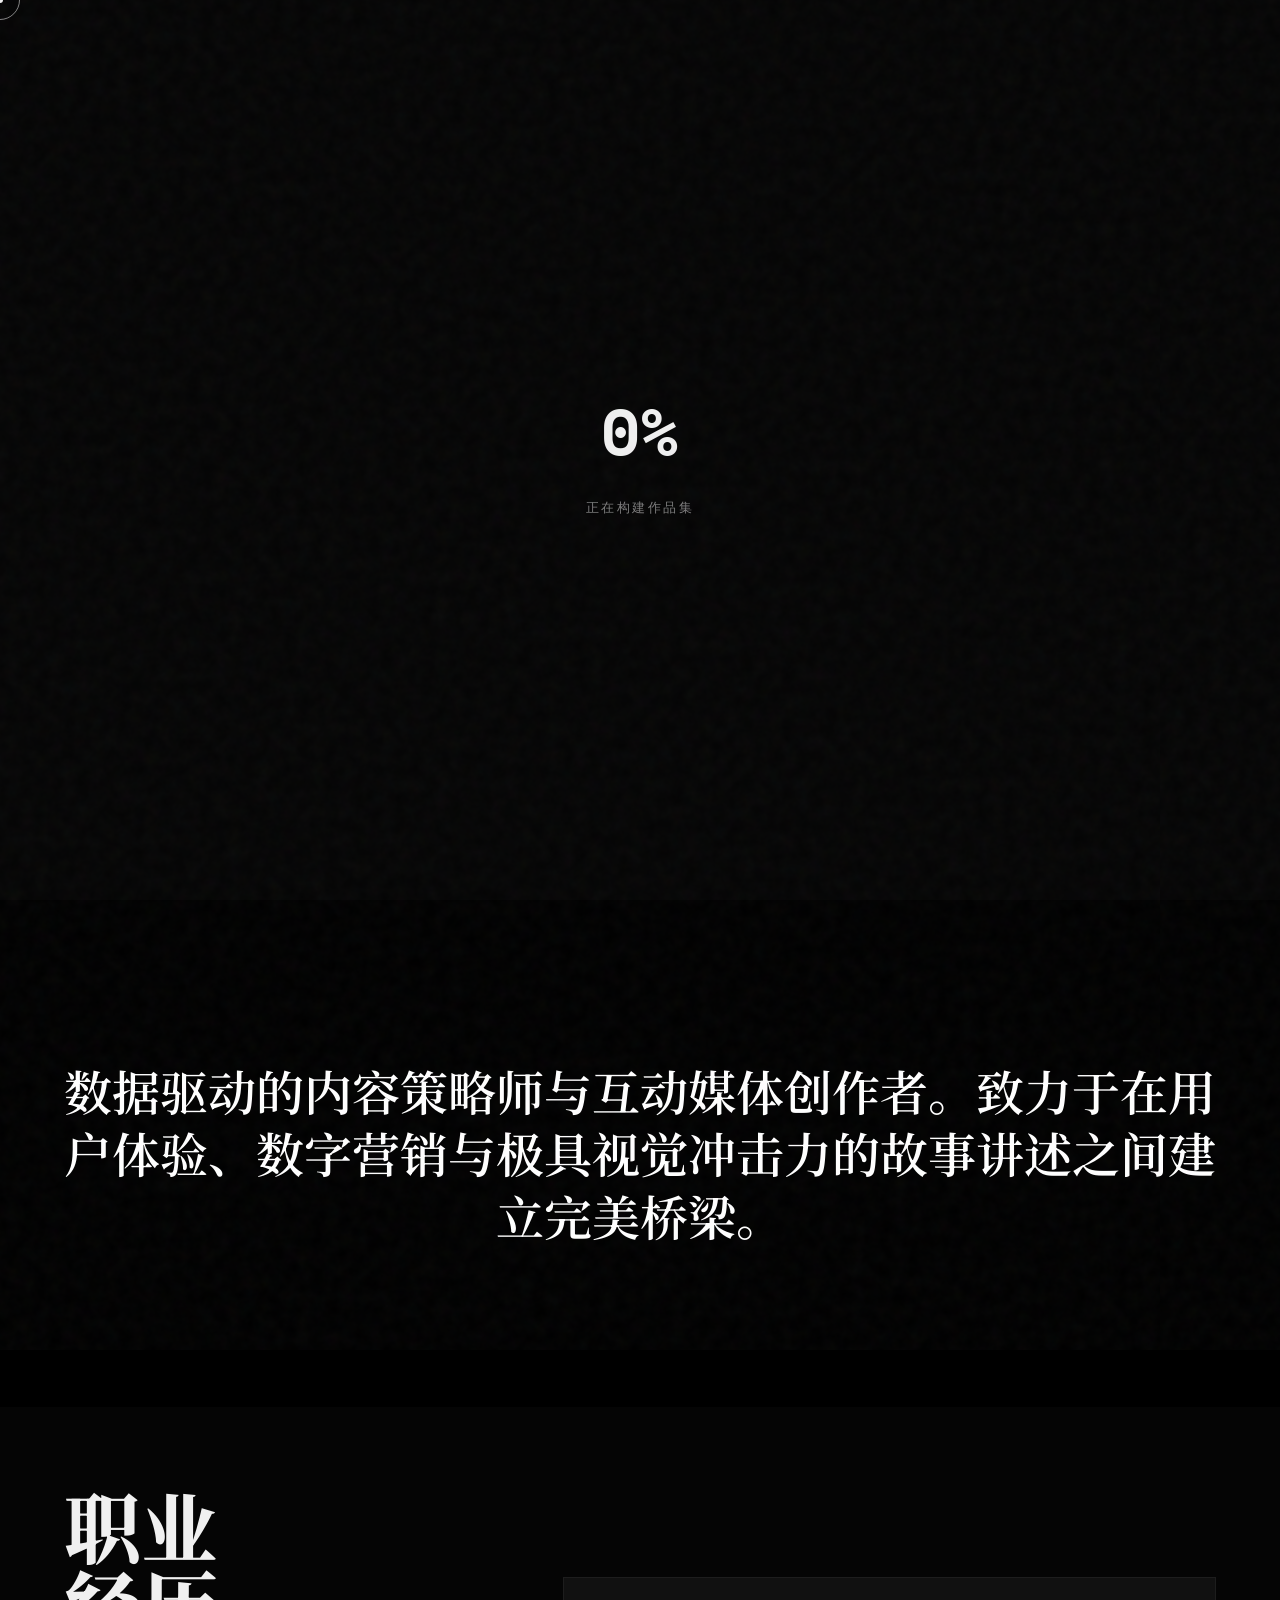
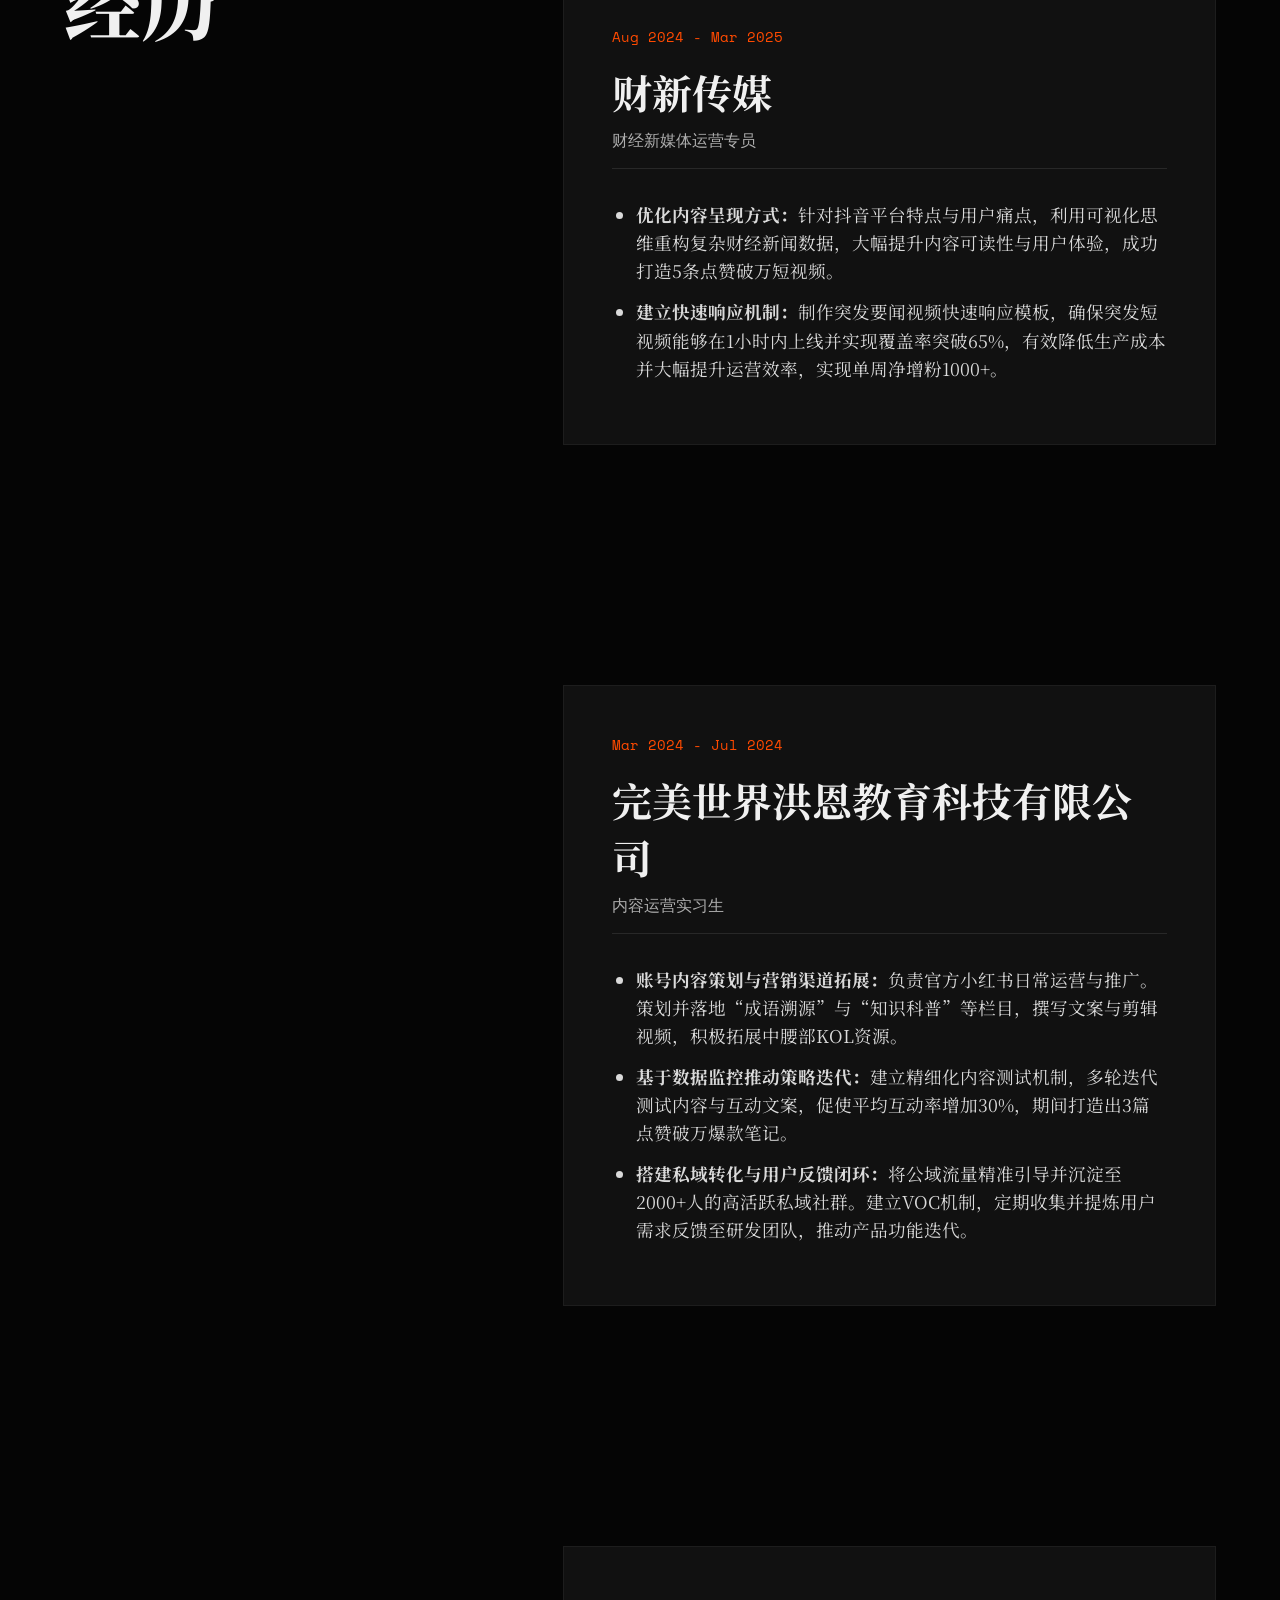
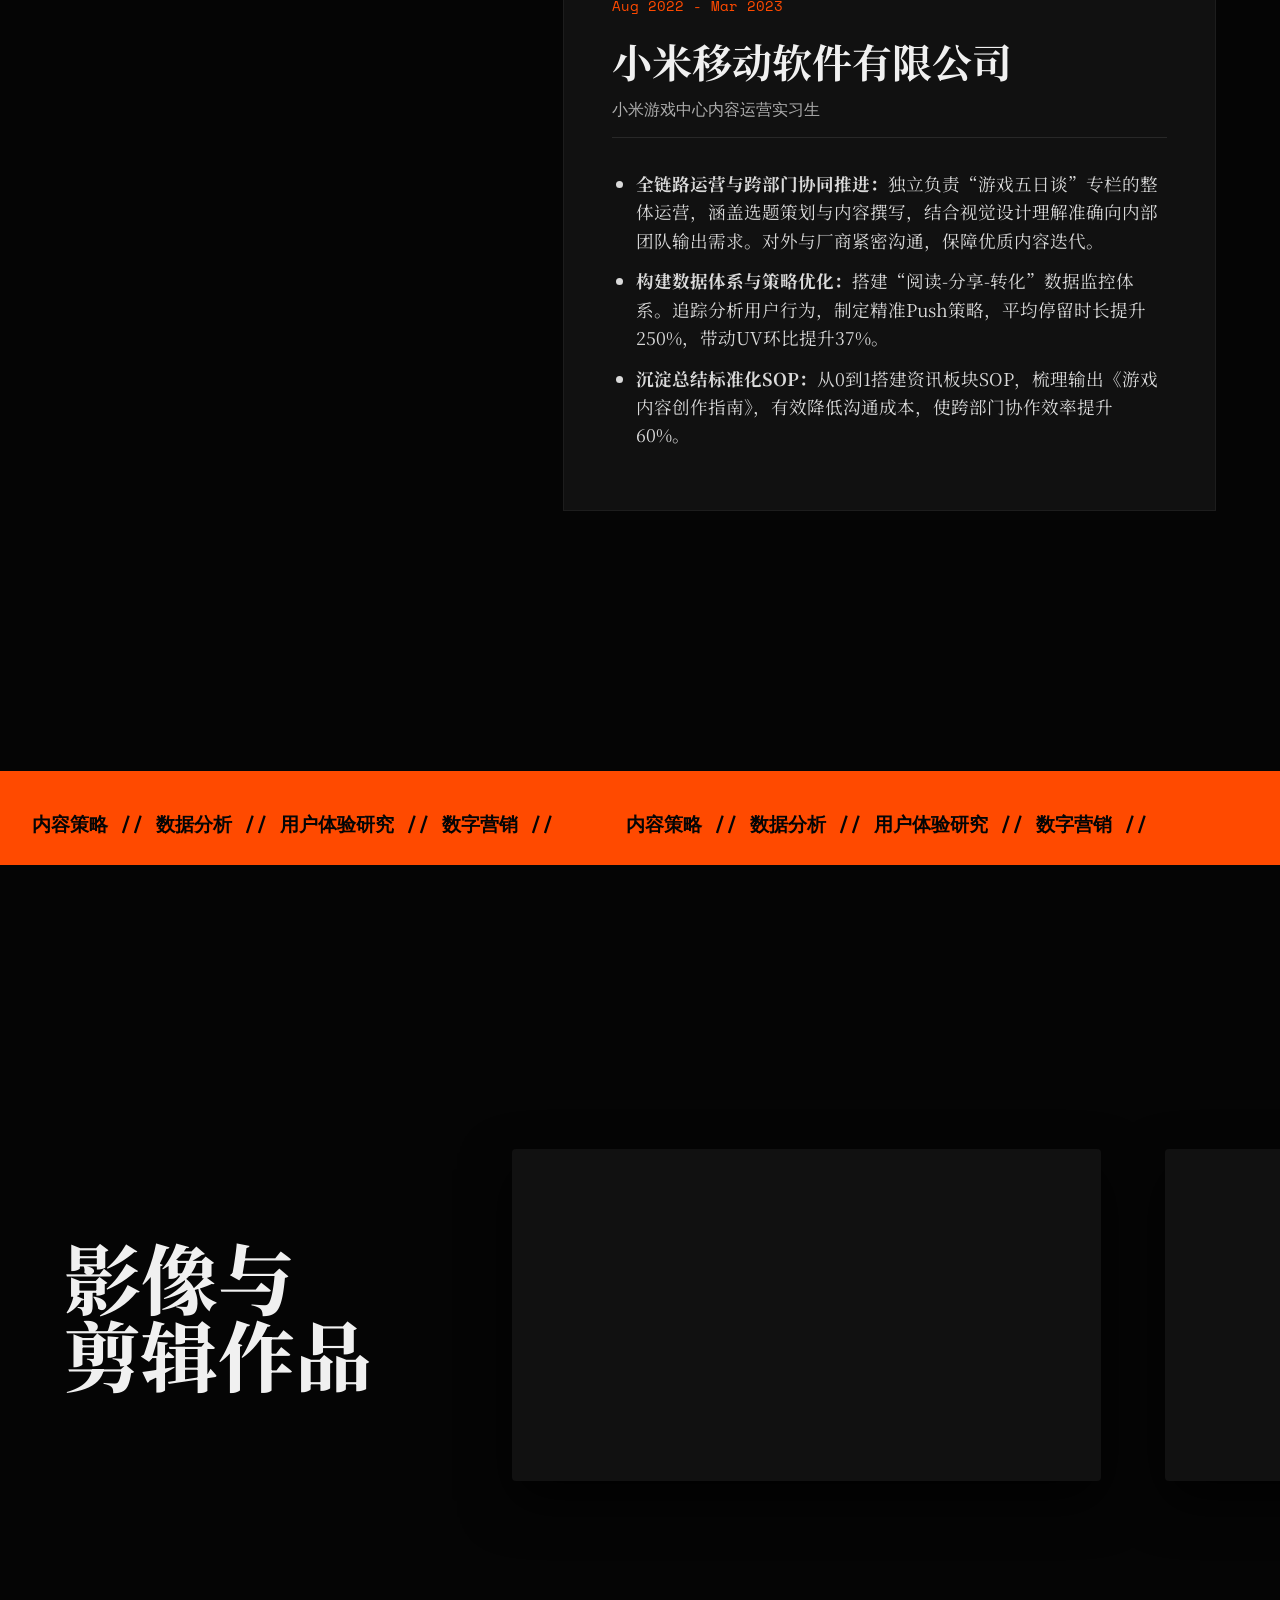
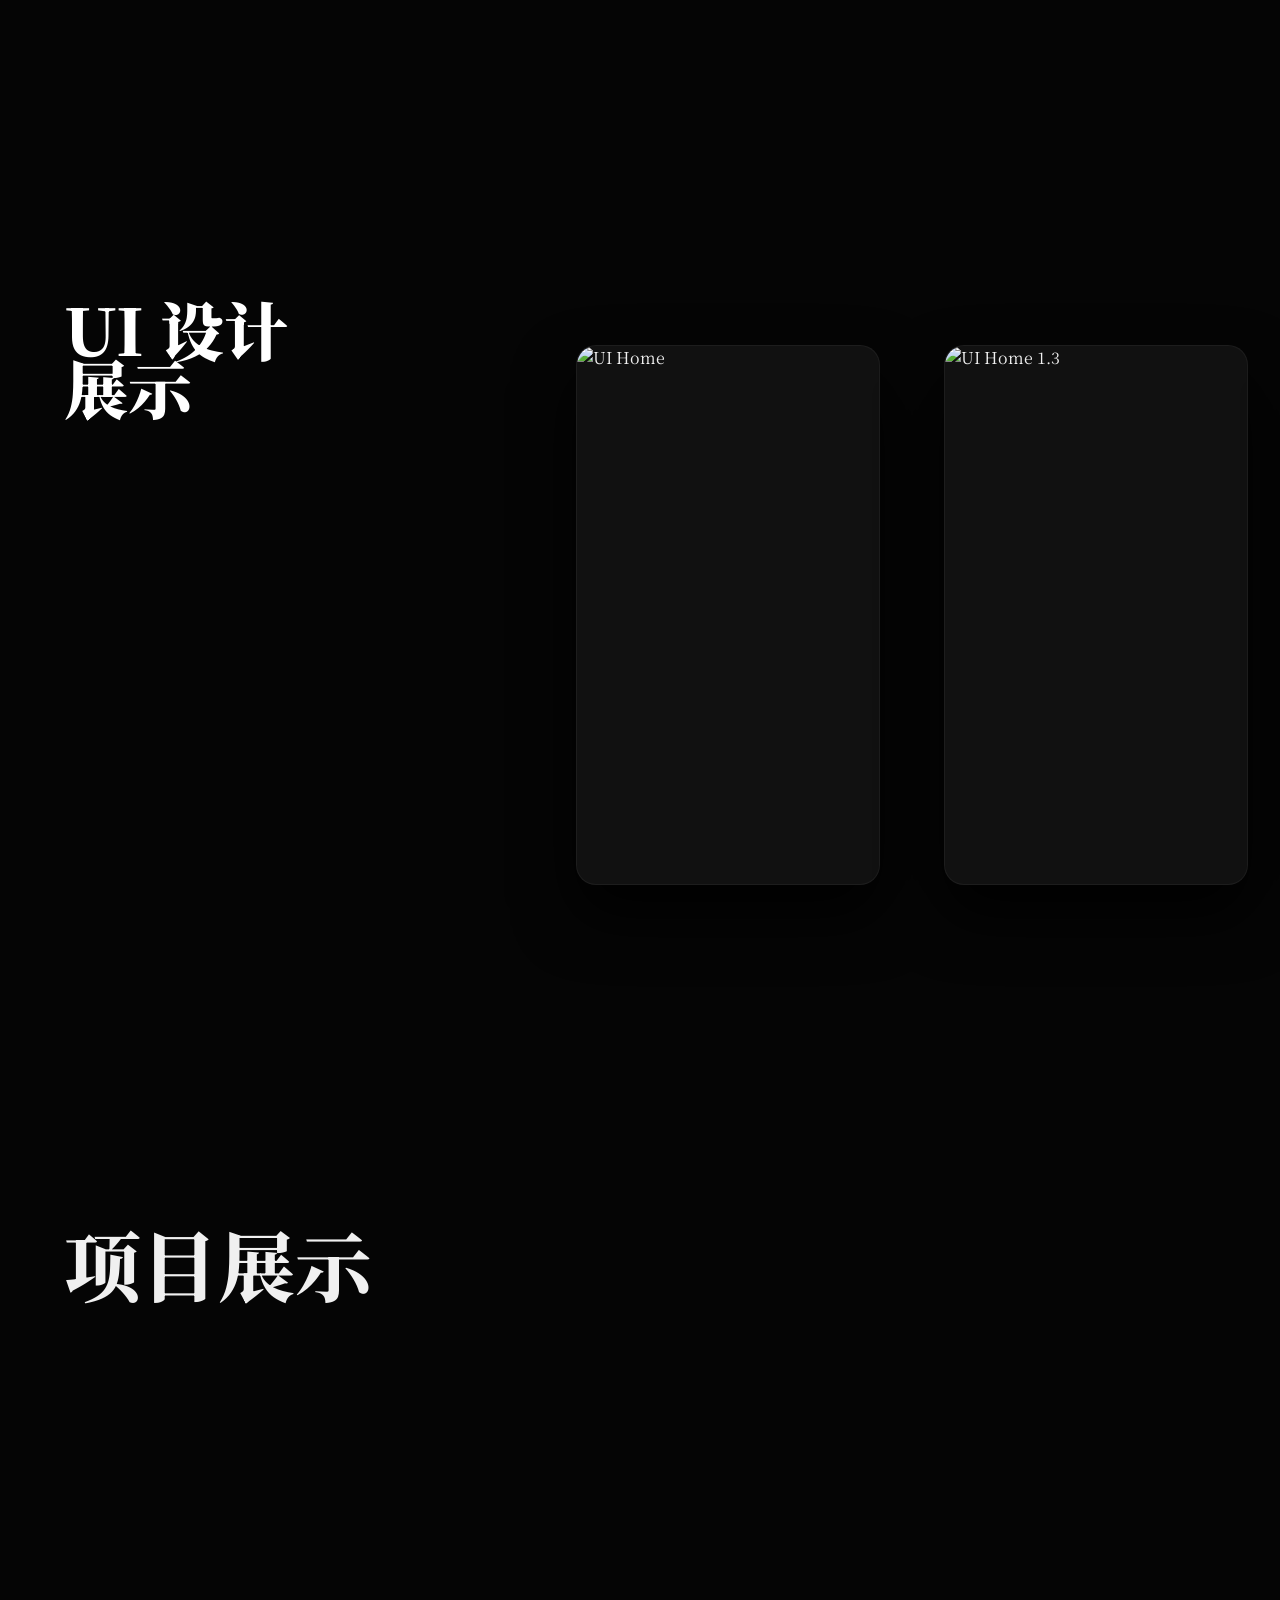
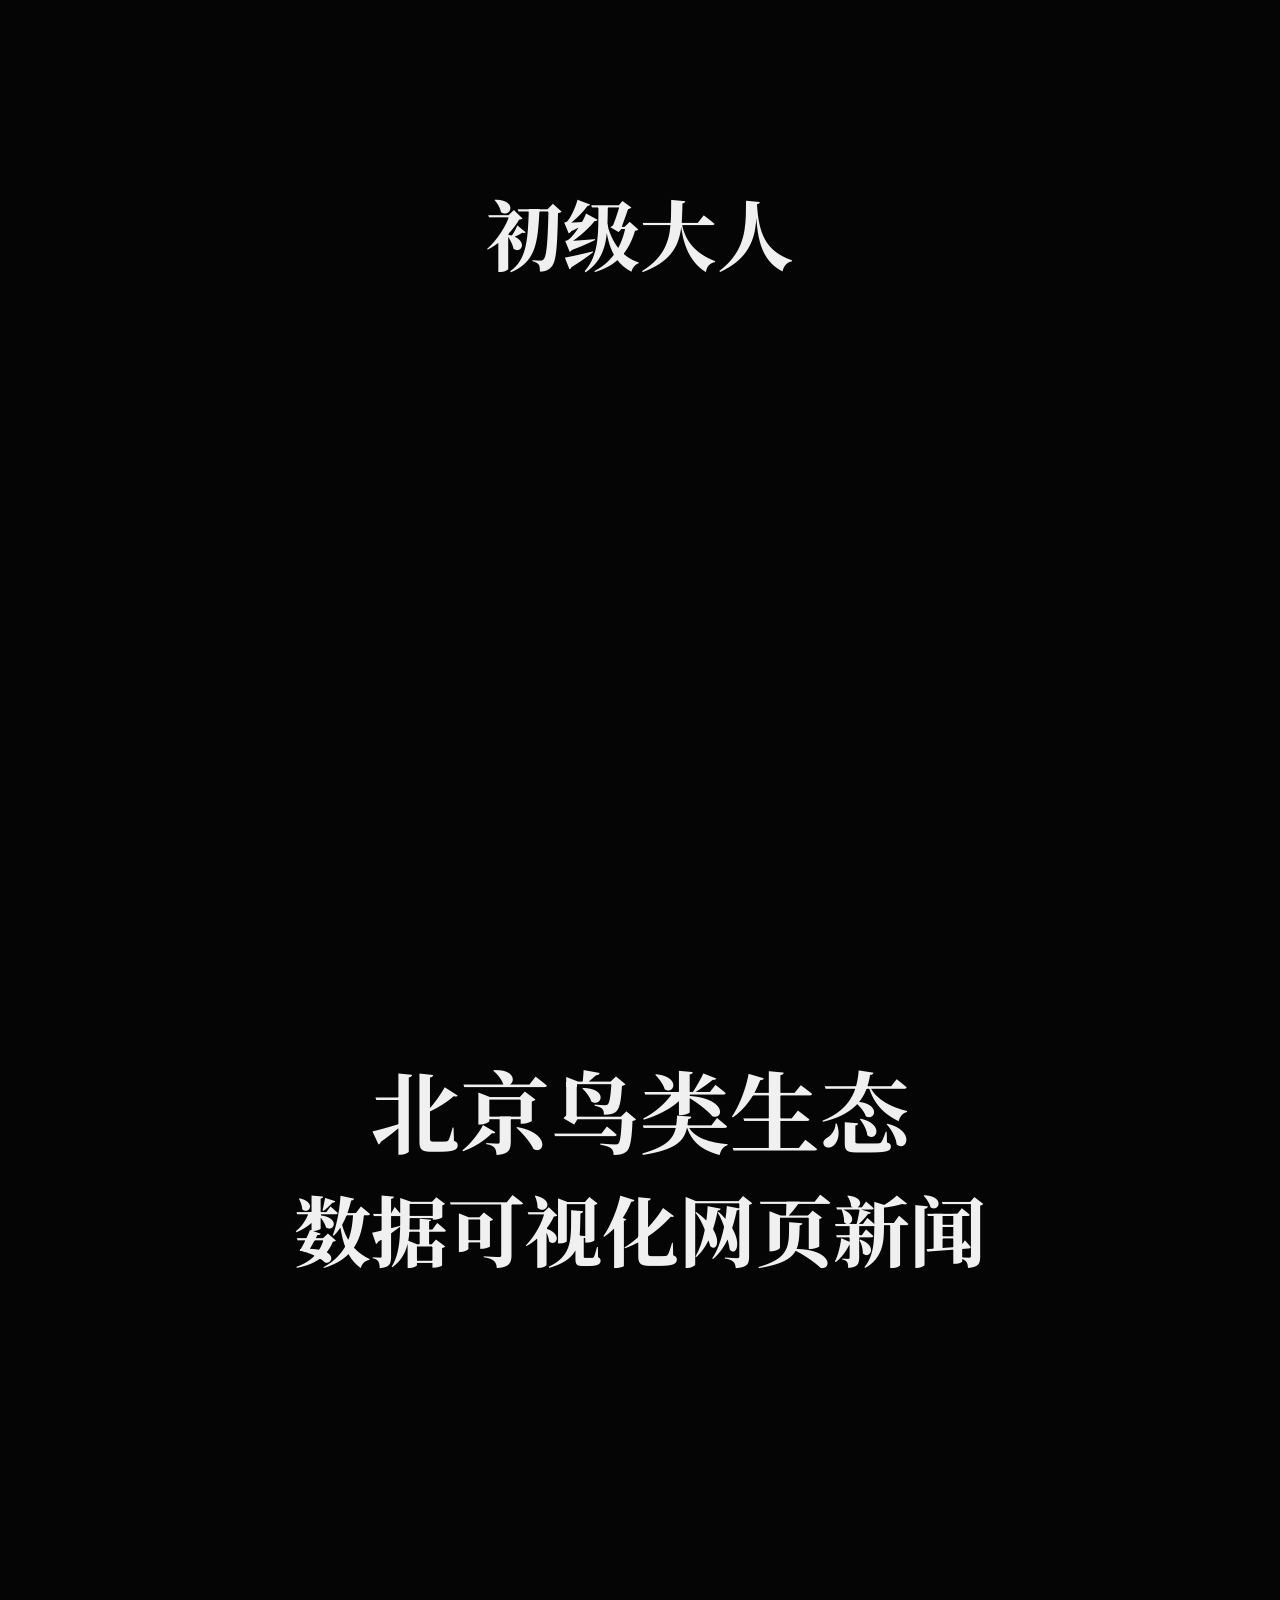
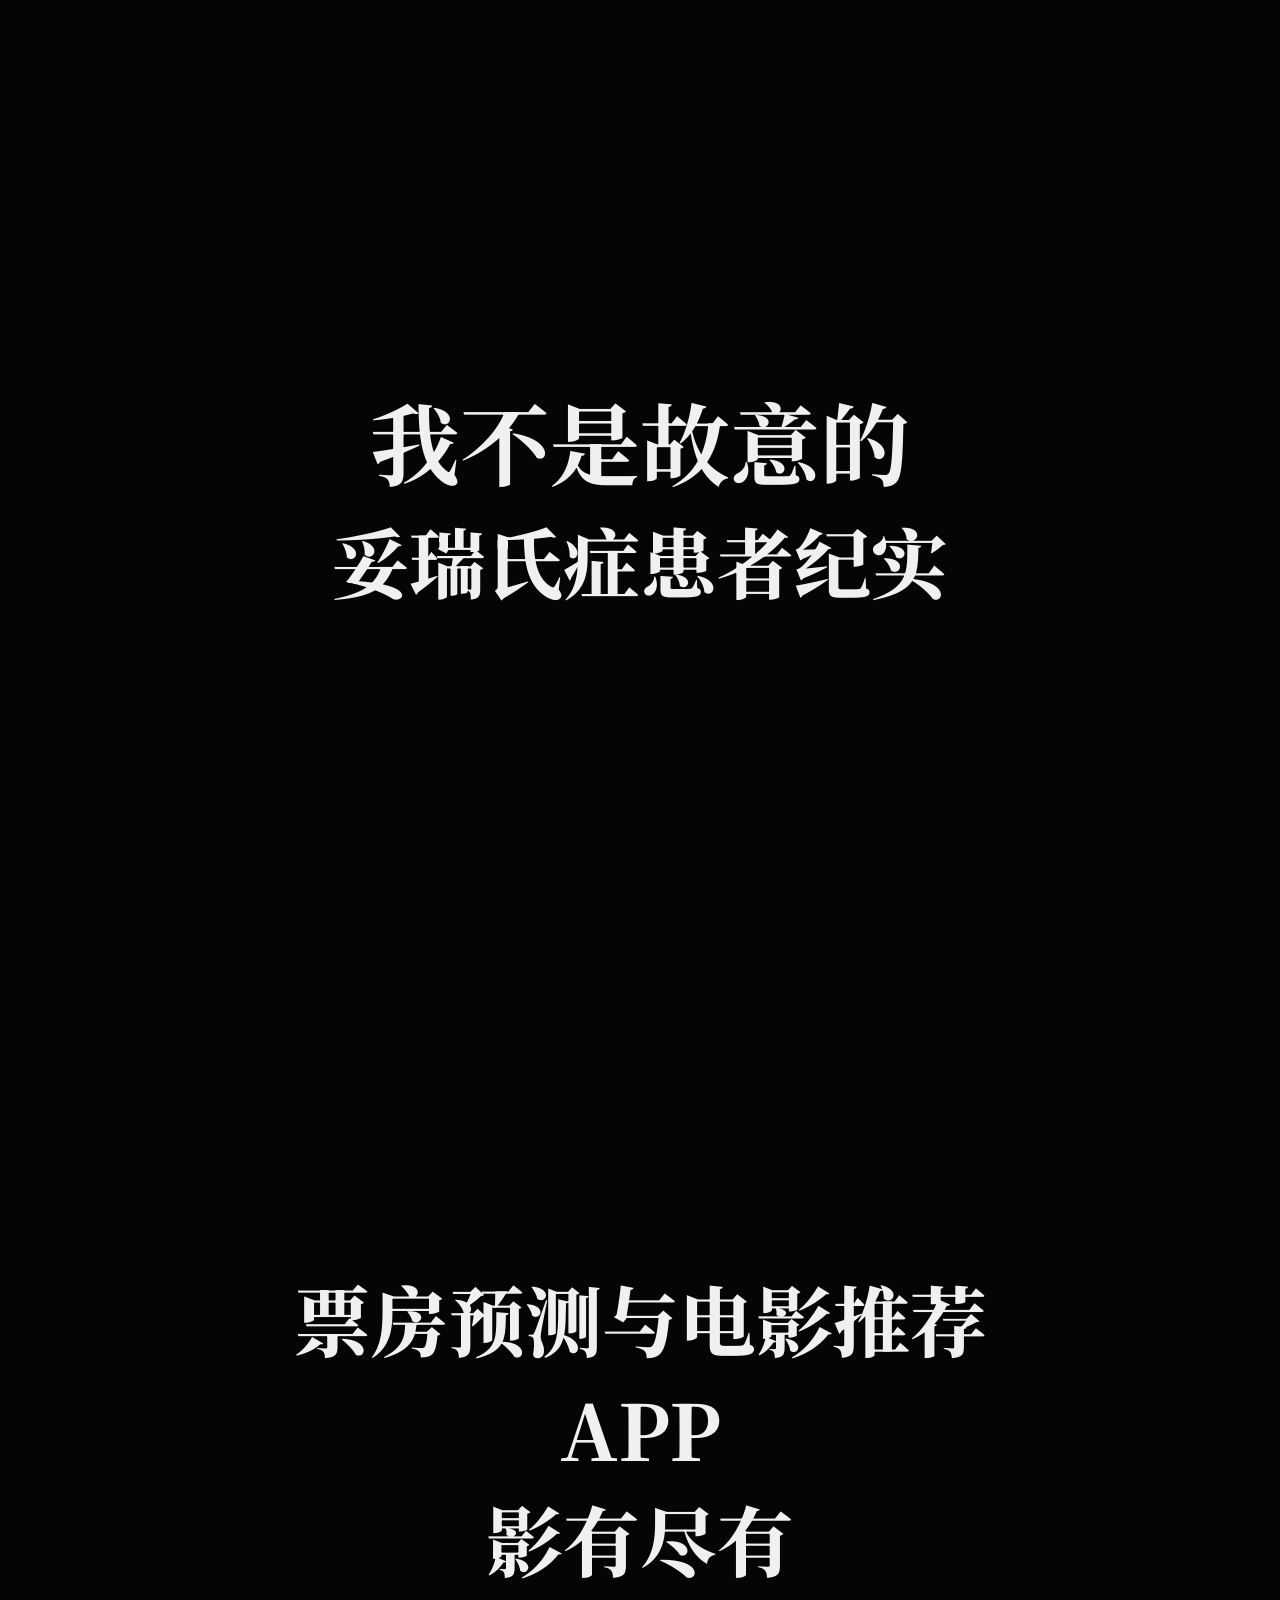
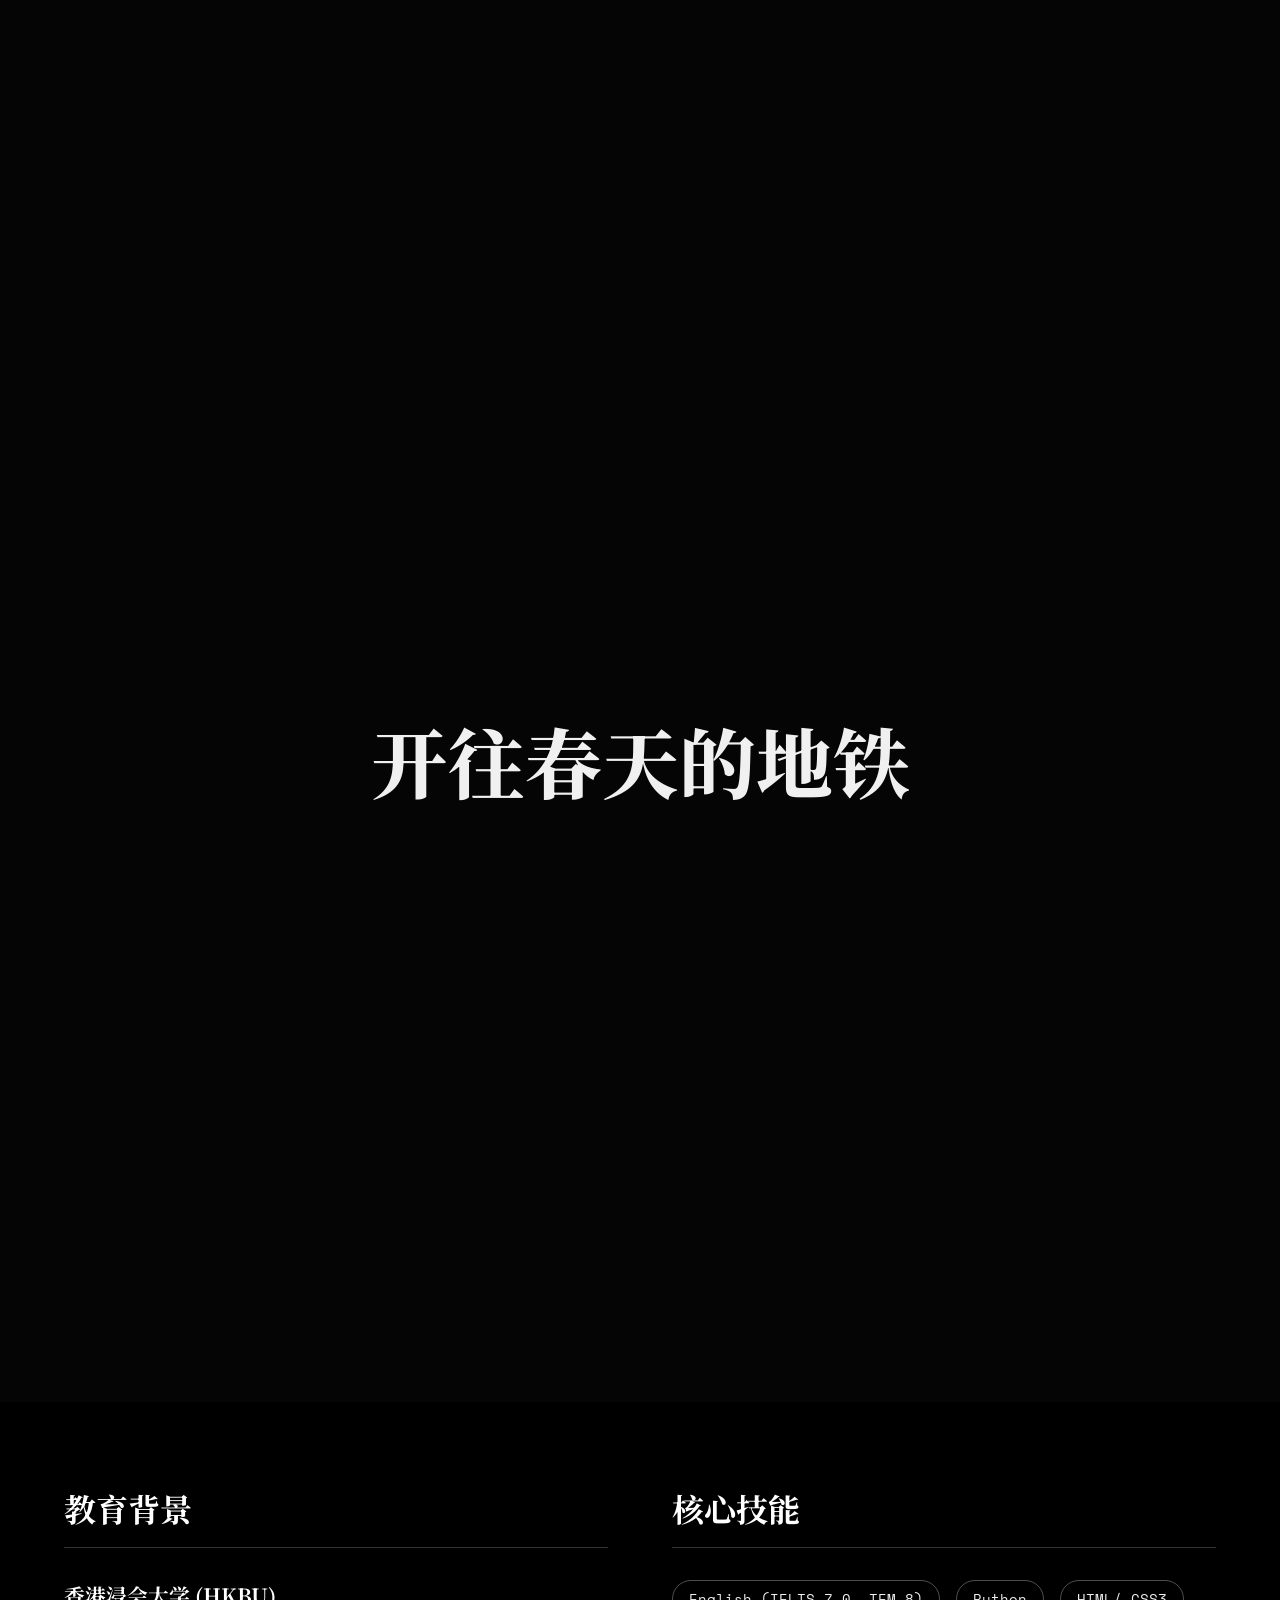
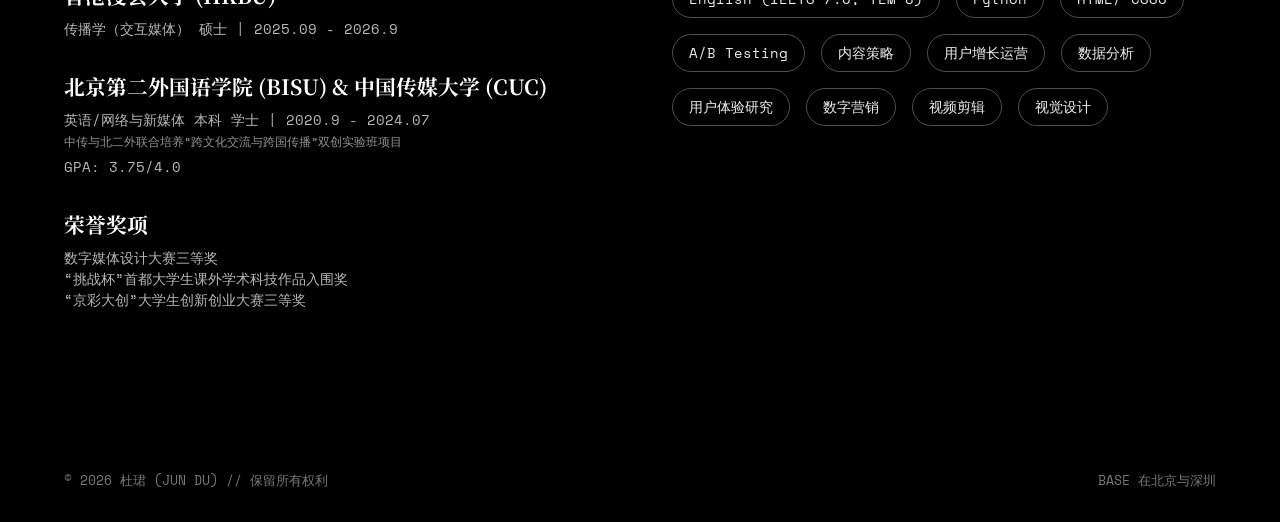
==== DJ.html @ dae65e2f "Optimize video playback and dark theme consistency - Update DJ.html with video autoplay and mute con" ====
<!DOCTYPE html>
<html lang="en">
<head>
    <meta charset="UTF-8">
    <meta name="viewport" content="width=device-width, initial-scale=1.0, maximum-scale=1.0, user-scalable=no">
    <title>Jun Du (Eddy) | Digital Portfolio</title>
    
    <!-- Fonts -->
    <link rel="preconnect" href="https://fonts.googleapis.com">
    <link rel="preconnect" href="https://fonts.gstatic.com" crossorigin>
    <link href="https://fonts.googleapis.com/css2?family=Space+Mono:ital,wght@0,400;0,700;1,400&family=Syne:wght@400;600;800&family=Noto+Serif+SC:wght@400;600;700;900&display=swap" rel="stylesheet">
    
    <style>
        :root {
            --bg-color: #050505;
            --text-color: #f0f0f0;
            --accent: #ff4a00;
            --font-display: 'Syne', sans-serif;
            --font-mono: 'Space Mono', monospace;
            --font-zh: 'Noto Serif SC', 'Songti SC', serif;
            
            /* 3D Gallery Variables */
            --item-width: 280px;
            --item-height: 380px;
        }

        /* --- Bilingual Display Logic --- */
        body.zh-mode .en { display: none !important; }
        body:not(.zh-mode) .zh { display: none !important; }
        
        body.zh-mode {
            font-family: var(--font-zh);
        }

        /* --- Reset & Base --- */
        * {
            margin: 0;
            padding: 0;
            box-sizing: border-box;
            cursor: none; 
        }

        body {
            background-color: var(--bg-color);
            color: var(--text-color);
            font-family: var(--font-display);
            overflow-x: hidden;
            -webkit-font-smoothing: antialiased;
            -moz-osx-font-smoothing: grayscale;
        }

        /* --- Noise Texture --- */
        .noise {
            position: fixed;
            top: -50%; left: -50%; right: -50%; bottom: -50%;
            width: 200%; height: 200vh;
            background: transparent url('data:image/svg+xml,%3Csvg viewBox="0 0 200 200" xmlns="http://www.w3.org/2000/svg"%3E%3Cfilter id="noiseFilter"%3E%3CfeTurbulence type="fractalNoise" baseFrequency="0.65" numOctaves="3" stitchTiles="stitch"/%3E%3C/filter%3E%3Crect width="100%25" height="100%25" filter="url(%23noiseFilter)"/%3E%3C/svg%3E');
            opacity: 0.04;
            pointer-events: none;
            z-index: 9999;
            animation: noise 0.2s infinite;
        }

        @keyframes noise {
            0% { transform: translate(0, 0); }
            10% { transform: translate(-5%, -5%); }
            20% { transform: translate(-10%, 5%); }
            30% { transform: translate(5%, -10%); }
            40% { transform: translate(-5%, 15%); }
            50% { transform: translate(-10%, 5%); }
            60% { transform: translate(15%, 0); }
            70% { transform: translate(0, 10%); }
            80% { transform: translate(-15%, 0); }
            90% { transform: translate(10%, 5%); }
            100% { transform: translate(5%, 0); }
        }

        /* --- Custom Cursor --- */
        .cursor-dot, .cursor-outline {
            position: fixed; top: 0; left: 0;
            transform: translate(-50%, -50%);
            border-radius: 50%;
            z-index: 10000;
            pointer-events: none;
        }
        .cursor-dot { width: 6px; height: 6px; background-color: var(--text-color); transition: opacity 0.3s; }
        .cursor-outline {
            width: 40px; height: 40px;
            border: 1px solid rgba(255, 255, 255, 0.5);
            transition: width 0.3s, height 0.3s, background-color 0.3s, border-color 0.3s;
            display: flex; justify-content: center; align-items: center;
        }
        .cursor-text {
            font-family: var(--font-mono);
            font-size: 10px; font-weight: 800; color: #fff;
            opacity: 0; transition: opacity 0.3s;
            position: absolute;
        }
        
        /* Cursor Hover States */
        .cursor-hover .cursor-outline {
            width: 80px; height: 80px;
            background-color: rgba(255, 255, 255, 0.1);
            border-color: transparent; backdrop-filter: blur(2px);
        }
        .cursor-play .cursor-outline {
            width: 90px; height: 90px;
            background-color: var(--accent);
            border-color: transparent; mix-blend-mode: normal;
        }
        .cursor-play .cursor-text { opacity: 1; }
        .cursor-play .cursor-dot { opacity: 0; }

        /* --- Preloader --- */
        .preloader {
            position: fixed; top: 0; left: 0; width: 100vw; height: 100vh;
            background-color: var(--bg-color);
            z-index: 9000;
            display: flex; justify-content: center; align-items: center; flex-direction: column;
        }
        .counter { font-family: var(--font-mono); font-size: 5vw; font-weight: 700; }
        .loading-text {
            font-family: var(--font-mono); font-size: 0.8rem; text-transform: uppercase;
            letter-spacing: 0.2em; margin-top: 20px; opacity: 0.5;
        }

        /* --- Navigation & UI Panel --- */
        nav {
            position: fixed; top: 0; width: 100%; padding: 2rem 4rem;
            display: flex; justify-content: space-between; align-items: center;
            z-index: 1000; mix-blend-mode: difference;
        }
        
        /* 新增：包裹名字和语言按钮的容器 */
        .nav-brand {
            display: flex; align-items: center; gap: 1rem;
        }
        .logo { font-weight: 800; font-size: 1.5rem; letter-spacing: -0.02em; text-transform: uppercase; }
        
        /* 🌟 [近期新增功能]: 顶部导航栏样式 */
        .nav-links {
            display: flex; gap: 3rem; align-items: center;
        }
        .nav-links a {
            color: var(--text-color); text-decoration: none;
            font-family: var(--font-mono); font-size: 0.9rem; font-weight: 700;
            text-transform: uppercase; position: relative; padding-bottom: 0.2rem;
            transition: color 0.3s ease;
        }
        .nav-links a::after {
            content: ''; position: absolute; left: 0; bottom: 0;
            width: 0; height: 1px; background: var(--text-color);
            transition: width 0.4s cubic-bezier(0.19, 1, 0.22, 1);
        }
        .nav-links a:hover::after { width: 100%; }

        .lang-switch {
            font-family: var(--font-mono);
            font-size: 0.9rem;
            font-weight: 700;
            text-transform: uppercase;
            cursor: pointer;
            transition: color 0.3s ease;
            user-select: none;
        }

        .lang-switch:hover {
            color: var(--accent);
        }

        .ui-panel {
            position: fixed; bottom: 40px; left: 40px; z-index: 1000;
            pointer-events: none; display: flex; flex-direction: column;
            color: #ffffff; font-family: var(--font-mono);
            text-shadow: 0 2px 10px rgba(0, 0, 0, 0.9);
        }
        .ui-panel p { 
            font-size: 1rem; 
            font-weight: 700; 
            line-height: 1.8; 
            letter-spacing: 0.05em; 
            opacity: 1; 
        }
        .ui-panel strong { 
            font-weight: 900; 
            color: var(--accent); 
            margin-right: 0.5rem;
        }

        /* --- Hero Section & 3D Gallery --- */
        .hero {
            height: 100vh; display: flex; align-items: center; justify-content: center;
            position: relative; overflow: hidden; perspective: 2000px;
        }
        .hero-title-wrapper {
            position: absolute; z-index: 0; pointer-events: none;
            display: flex; flex-direction: column; align-items: center; text-align: center; width: 100%; opacity: 0.15;
        }
        .hero-title {
            font-size: clamp(3rem, 12vw, 15rem); font-weight: 900; line-height: 0.85;
            letter-spacing: -0.04em; text-transform: uppercase; white-space: nowrap;
        }

        /* 3D Core */
        .world {
            position: relative; transform-style: preserve-3d; z-index: 10;
            width: 100%; height: 100%; display: flex; align-items: center; justify-content: center;
            touch-action: pan-y; 
        }
        .world:active { cursor: none; }
        .model-center { position: absolute; transform-style: preserve-3d; }
        .item {
            position: absolute; top: calc(var(--item-height) / -2); left: calc(var(--item-width) / -2);
            width: var(--item-width); height: var(--item-height);
            transform-origin: center center; overflow: visible;
            transition: filter 0.4s ease, transform 3s cubic-bezier(0.25, 1, 0.5, 1);
            filter: brightness(0.85); 
        }
        .item.hover-target { pointer-events: auto; }
        .item:hover {
            filter: brightness(1.1); 
            z-index: 100;
        }
        .item-content {
            position: absolute; top: 0; left: 0;
            width: 100%; height: 100%;
            border-radius: 4px; overflow: hidden;
            background-color: #111;
            box-shadow: 0 20px 50px rgba(0,0,0,0.9);
            transition: all 0.7s cubic-bezier(0.4, -0.2, 0.2, 1);
            transform-origin: center center;
        }
        .item:hover .item-content {
            box-shadow: 0 20px 60px rgba(255, 74, 0, 0.3), 0 0 20px rgba(255,255,255,0.15);
        }
        .item.is-landscape:hover .item-content {
            width: calc(var(--item-height) * 1.35);
            height: calc((var(--item-height) * 1.35) / var(--img-ratio, 16/9));
            left: calc((var(--item-width) - (var(--item-height) * 1.35)) / 2);
            top: calc((var(--item-height) - ((var(--item-height) * 1.35) / var(--img-ratio, 16/9))) / 2);
        }
        .item.is-portrait:hover .item-content {
            transform: scale(1.12);
        }
        .item-content img { width: 100%; height: 100%; object-fit: cover; pointer-events: none; display: block; transition: all 0.7s cubic-bezier(0.4, -0.2, 0.2, 1); }
        .item-content .project-title {
            position: absolute; bottom: 0; left: 0; width: 100%; padding: 1.5rem 1rem;
            background: linear-gradient(to top, rgba(0,0,0,0.95), rgba(0,0,0,0.4), transparent); color: #fff;
            font-family: var(--font-mono); font-size: 1.4rem; font-weight: 800; text-transform: uppercase;
            text-shadow: 0 2px 8px rgba(0,0,0,0.9);
            transform: translateY(100%); transition: transform 0.4s ease;
        }
        .item:hover .project-title { transform: translateY(0); }

        /* --- Scroll Indicator --- */
        .scroll-indicator {
            position: absolute; bottom: 3rem; left: 50%; transform: translateX(-50%);
            font-family: var(--font-mono); font-size: 0.8rem; text-transform: uppercase;
            letter-spacing: 0.2em; display: flex; flex-direction: column; align-items: center;
            gap: 10px; opacity: 0; z-index: 100; mix-blend-mode: difference;
        }
        .scroll-line { width: 1px; height: 50px; background: rgba(255,255,255,0.2); position: relative; overflow: hidden; }
        .scroll-line::after {
            content: ''; position: absolute; top: 0; left: 0; width: 100%; height: 50%;
            background: #fff; animation: scrollLine 2s infinite ease-in-out;
        }
        @keyframes scrollLine { 0% { transform: translateY(-100%); } 100% { transform: translateY(200%); } }

        /* --- Manifesto Section --- */
        .manifesto {
            min-height: 50vh; display: flex; align-items: center; padding: 10rem 4rem;
            background-color: #000; position: relative; z-index: 10;
        }
        .manifesto-text {
            font-size: clamp(1.5rem, 4vw, 3rem); font-weight: 600; line-height: 1.3;
            max-width: 1200px; margin: 0 auto; text-align: center;
            color: #ffffff;
        }

        /* --- Sticky Experience Section --- */
        .experience {
            position: relative; background: transparent; display: flex;
            padding: 5rem 4rem; gap: 4rem; z-index: 10;
        }
        .exp-left { width: 40%; position: relative; }
        .exp-sticky { position: sticky; top: 30vh; }
        .exp-title { font-size: clamp(3rem, 6vw, 6rem); font-weight: 800; line-height: 1; text-transform: uppercase; }
        .exp-right { width: 60%; display: flex; flex-direction: column; gap: 15rem; padding-top: 10vh; padding-bottom: 20vh; }
        
        .exp-card {
            background: #111; padding: 3rem; border: 1px solid rgba(255,255,255,0.05);
            transition: border-color 0.3s ease; position: relative;
        }
        .exp-card:hover { border-color: rgba(255,255,255,0.2); }
        .exp-date { font-family: var(--font-mono); color: var(--accent); font-size: 0.9rem; margin-bottom: 1rem; }
        .exp-company { font-size: 2.5rem; font-weight: 700; margin-bottom: 0.5rem; }
        .exp-role { font-family: var(--font-mono); font-size: 1rem; opacity: 0.7; margin-bottom: 2rem; border-bottom: 1px solid #333; padding-bottom: 1rem; }
        .exp-details { font-size: 1.1rem; line-height: 1.6; opacity: 0.9; }
        .exp-details li { margin-bottom: 0.8rem; margin-left: 1.5rem; }

        /* --- Marquee --- */
        .marquee-wrapper {
            padding: 1.5rem 0; background: var(--accent); color: var(--bg-color);
            overflow: hidden; white-space: nowrap; position: relative; z-index: 10;
        }
        .marquee { display: inline-block; font-size: 2.5vw; font-weight: 800; text-transform: uppercase; animation: marquee 15s linear infinite; }
        .marquee span { padding: 0 2rem; font-family: var(--font-mono); font-weight: 800; font-size: 1.5vw; vertical-align: middle; }
        @keyframes marquee { 0% { transform: translateX(0); } 100% { transform: translateX(-50%); } }

        /* --- Fancy Video Showcase (Horizontal Scroll) --- */
        .video-showcase {
            height: 100vh; overflow: hidden; background: transparent;
            display: flex; align-items: center; position: relative; z-index: 10;
        }
        .video-header {
            position: absolute; left: 4rem; z-index: 20; pointer-events: none; mix-blend-mode: difference;
        }
        .video-track {
            display: flex; gap: 4rem; padding-left: 40vw; padding-right: 15vw;
            width: max-content; align-items: center;
        }
        
        .video-item {
            position: relative; overflow: hidden;
            background: #111; flex-shrink: 0;
            box-shadow: 0 20px 50px rgba(0,0,0,0.8);
            border-radius: 4px;
        }

        /* 🌟 [近期新增功能]: 横竖屏动态画幅比例控制 */
        .video-item.landscape { width: min(46vw, 820px); aspect-ratio: 16 / 9; }
        .video-item.portrait { width: calc(60vh * 9 / 16); }
        
        .video-item video {
            width: 100%; height: 100%; object-fit: cover;
            opacity: 0.5; filter: grayscale(100%);
            transition: all 0.6s cubic-bezier(0.25, 1, 0.5, 1);
            transform: scale(1.05);
        }
        .video-item:hover video {
            opacity: 1; filter: grayscale(0%); transform: scale(1);
        }
        .video-info {
            position: absolute; bottom: 2rem; left: 2rem; z-index: 2;
            font-family: var(--font-mono); pointer-events: none;
            text-transform: uppercase; text-shadow: 0 2px 10px rgba(0,0,0,0.8);
            transform: translateY(20px); opacity: 0;
            transition: all 0.4s ease;
            width: calc(100% - 4rem);
        }
        .video-item:hover .video-info { transform: translateY(0); opacity: 1; }
        .video-info h3 { font-size: 1.8rem; font-weight: 800; margin-bottom: 0.5rem; font-family: var(--font-display); }
        .video-item.portrait .video-info h3 { font-size: 1.5rem; } 
        .video-info p { font-size: 0.9rem; color: var(--accent); font-weight: 700; }

        /* 🌟 [近期新增功能]: 悬浮视频进度条样式 (新增支持自由调节) */
        .video-progress {
            position: absolute; bottom: 0; left: 0; width: 100%; height: 6px; /* 进度条初始高度 */
            background: rgba(255, 255, 255, 0.2);
            z-index: 10; opacity: 0;
            transition: opacity 0.3s ease, height 0.2s ease;
            cursor: pointer; /* 提示可点击调节 */
        }
        .video-item:hover .video-progress { opacity: 1; }
        .video-progress:hover { height: 12px; } /* 鼠标放在进度条上时变粗，方便精准点击 */
        
        .video-progress-fill {
            height: 100%; width: 0%;
            background: var(--accent);
            transition: width 0.1s linear;
            pointer-events: none; /* 确保点击精确落在外层容器上 */
        }

        /* 视频音量按钮 */
        .video-item {
            position: relative;
        }

        .video-mute-btn {
            position: absolute;
            bottom: 12px;
            right: 12px;
            z-index: 10;
            width: 40px;
            height: 40px;
            border-radius: 50%;
            background: rgba(0, 0, 0, 0.6);
            border: 1px solid rgba(255, 255, 255, 0.4);
            color: #fff;
            font-size: 18px;
            cursor: pointer;
            display: flex;
            align-items: center;
            justify-content: center;
            transition: all 0.3s ease;
            font-weight: bold;
        }

        .video-mute-btn:hover {
            background: rgba(0, 0, 0, 0.8);
            border-color: rgba(255, 255, 255, 0.7);
            transform: scale(1.1);
        }

        .video-mute-btn.active {
            background: rgba(255, 255, 255, 0.2);
        }

        @media (max-width: 768px) {
            .video-mute-btn {
                width: 36px;
                height: 36px;
                bottom: 8px;
                right: 8px;
                font-size: 16px;
            }
        }

        /* --- UI Design Showcase --- */
        .ui-showcase {
            height: 100vh;
            display: flex; align-items: center; position: relative; overflow: hidden;
            background: transparent; perspective: 1800px;
        }
        .ui-header {
            position: absolute; left: 4rem; top: 15%; z-index: 20;
            pointer-events: none; mix-blend-mode: difference;
        }
        .ui-header h2 { 
            font-size: clamp(2.5rem, 5vw, 6rem); 
            font-weight: 900; line-height: 0.9; text-transform: uppercase; color: #fff; 
        }
        .ui-track {
            display: flex; align-items: center; gap: clamp(2rem, 5vw, 6rem); 
            padding: 0 45vw; /* large padding to start centered on first */
            height: 100%; will-change: transform; transform-style: preserve-3d;
        }
        .ui-card {
            width: calc(60vh * 9 / 16); 
            aspect-ratio: 9/16;
            border-radius: 20px; overflow: hidden; flex-shrink: 0;
            box-shadow: 0 30px 60px rgba(0,0,0,0.9); background: #111; 
            will-change: transform, opacity; border: 1px solid rgba(255,255,255,0.05);
        }
        .ui-card img { 
            width: 100%; height: 100%; 
            object-fit: contain; 
            transition: transform 0.4s cubic-bezier(0.19, 1, 0.22, 1);
        }
        .ui-card:hover img {
            transform: scale(1.05);
        }

        /* --- Selected Projects Parallax & Fancy Hover --- */
        .projects { padding: 10rem 0; background: transparent; position: relative; z-index: 10; }
        .section-header { padding: 0 4rem; margin-bottom: 5rem; }
        
        .project-block {
            height: 100vh; width: 100%; position: relative; overflow: hidden; margin-bottom: 2rem;
            display: flex; align-items: center; justify-content: center; cursor: pointer; 
        }
        .project-block[id] { scroll-margin-top: 110px; }
        .project-img-container {
            position: absolute; top: 0; left: 0; width: 100%; height: 100%;
            clip-path: polygon(10% 0, 90% 0, 90% 100%, 10% 100%);
            transition: clip-path 1s cubic-bezier(0.19, 1, 0.22, 1);
        }
        .project-block:hover .project-img-container { clip-path: polygon(0 0, 100% 0, 100% 100%, 0 100%); }
        .project-img {
            width: 100%; height: 130%; object-fit: cover;
            position: absolute; top: -15%; filter: brightness(0.4);
            transition: transform 1.2s cubic-bezier(0.19, 1, 0.22, 1), filter 0.8s ease;
        }
        .project-block:hover .project-img { transform: scale(1.05); filter: brightness(0.25); }
        
        .project-content {
            position: relative; z-index: 2; text-align: center; max-width: 900px; padding: 2rem;
            pointer-events: none; display: flex; flex-direction: column; align-items: center;
            transition: transform 0.8s cubic-bezier(0.19, 1, 0.22, 1);
        }
        .project-block:hover .project-content { transform: translateY(-20px); }
        .project-name { 
            font-size: clamp(3rem, 6vw, 5rem); font-weight: 800; text-transform: uppercase; margin-bottom: 0; 
            transition: margin 0.6s cubic-bezier(0.19, 1, 0.22, 1), transform 0.6s cubic-bezier(0.19, 1, 0.22, 1); 
        }
        .project-block:hover .project-name { margin-bottom: 1.5rem; transform: scale(1.02); text-shadow: 0 10px 30px rgba(0,0,0,0.8); }
        .project-details-wrapper {
            display: grid; grid-template-rows: 0fr; 
            transition: grid-template-rows 0.8s cubic-bezier(0.19, 1, 0.22, 1); width: 100%;
        }
        .project-block:hover .project-details-wrapper { grid-template-rows: 1fr; }
        .project-details {
            overflow: hidden; opacity: 0; transform: translateY(40px);
            transition: all 0.8s cubic-bezier(0.19, 1, 0.22, 1); 
            font-family: var(--font-mono); font-size: 1.2rem; line-height: 1.6;
            display: flex; flex-direction: column; align-items: center;
        }
        .project-block:hover .project-details { opacity: 1; transform: translateY(0); transition-delay: 0.1s; }
        
        .project-action {
            margin-top: 2.5rem; display: inline-flex; justify-content: center; align-items: center;
            font-family: var(--font-mono); font-size: 0.95rem; font-weight: 700; 
            color: var(--bg-color); background-color: var(--text-color);
            text-transform: uppercase; padding: 1rem 3rem; border-radius: 50px;
            text-decoration: none;
            pointer-events: auto;
            position: relative;
            z-index: 3;
            opacity: 0; transform: translateY(20px);
            transition: all 0.5s cubic-bezier(0.19, 1, 0.22, 1);
        }
        .project-block:hover .project-action { opacity: 1; transform: translateY(0); transition-delay: 0.3s; }
        .project-block:active .project-action { transform: scale(0.95); }

        /* --- Footer (Education & Skills) --- */
        footer {
            min-height: 80vh; display: flex; flex-direction: column; align-items: center; justify-content: center;
            position: relative; background-color: #000; z-index: 10; padding: 5rem 4rem;
        }
        .edu-skills-grid { display: grid; grid-template-columns: 1fr 1fr; gap: 4rem; max-width: 1200px; width: 100%; margin-bottom: 6rem; }
        .footer-col h3 { font-size: 2rem; margin-bottom: 2rem; text-transform: uppercase; border-bottom: 1px solid #333; padding-bottom: 1rem; color: #ffffff; }
        .edu-item { margin-bottom: 2rem; }
        .edu-item h4 { font-size: 1.3rem; margin-bottom: 0.5rem; color: #ffffff; }
        .edu-item p { font-family: var(--font-mono); opacity: 0.8; font-size: 0.9rem; color: #e6e6e6; }
        .skill-tags { display: flex; flex-wrap: wrap; gap: 1rem; }
        
        .skill-tag { 
            border: 1px solid rgba(255,255,255,0.3); padding: 0.5rem 1rem; border-radius: 20px; 
            font-family: var(--font-mono); font-size: 0.85rem; 
            transition: all 0.4s cubic-bezier(0.25, 1, 0.5, 1); 
        }
        .skill-tag:hover {
            transform: scale(1.1); background-color: rgba(255, 74, 0, 0.15); border-color: var(--accent); color: #fff;
        }
        
        .footer-bottom {
            position: absolute; bottom: 2rem; width: 100%; display: flex; justify-content: space-between;
            padding: 0 4rem; font-family: var(--font-mono); font-size: 0.8rem; opacity: 0.5; text-transform: uppercase;
        }

        /* --- AI Assistant Modal --- */
        @keyframes aiPulse {
            0% { box-shadow: 0 0 0 0 rgba(255, 255, 255, 0.15); }
            70% { box-shadow: 0 0 0 15px rgba(255, 255, 255, 0); }
            100% { box-shadow: 0 0 0 0 rgba(255, 255, 255, 0); }
        }
        .ai-fab {
            position: fixed; bottom: 40px; right: 40px; z-index: 1000;
            width: 45px; height: 45px; border-radius: 50%;
            background: rgba(255, 255, 255, 0.05); backdrop-filter: blur(8px);
            border: 1px solid rgba(255, 255, 255, 0.2); color: var(--text-color);
            cursor: pointer; display: flex; justify-content: center; align-items: center;
            font-family: var(--font-mono); font-size: 1.2rem; line-height: 1;
            box-shadow: 0 10px 30px rgba(0,0,0,0.5); animation: aiPulse 3s infinite;
            transition: transform 0.5s cubic-bezier(0.19, 1, 0.22, 1), background 0.4s ease, border-color 0.4s ease, color 0.4s ease;
        }
        .ai-fab:hover { 
            transform: scale(1.1) rotate(90deg); background: rgba(255, 74, 0, 0.1); 
            border-color: var(--accent); color: var(--accent); 
            animation: none; box-shadow: 0 0 20px rgba(255, 74, 0, 0.2);
        }
        
        .ai-modal {
            position: fixed; top: 0; left: 0; width: 100vw; height: 100vh;
            background: rgba(5,5,5,0.8); backdrop-filter: blur(10px);
            z-index: 10001; display: flex; justify-content: flex-end;
            opacity: 0; pointer-events: none; transition: opacity 0.4s ease;
        }
        .ai-modal.active { opacity: 1; pointer-events: auto; }
        
        .ai-sidebar {
            width: 100%; max-width: 450px; height: 100%; background: #111;
            border-left: 1px solid rgba(255,255,255,0.1); display: flex; flex-direction: column;
            transform: translateX(100%); transition: transform 0.5s cubic-bezier(0.19, 1, 0.22, 1);
        }
        .ai-modal.active .ai-sidebar { transform: translateX(0); }
        
        .ai-header {
            padding: 2rem; border-bottom: 1px solid rgba(255,255,255,0.1); display: flex; justify-content: space-between; align-items: center;
        }
        .ai-header h3 { font-family: var(--font-display); font-size: 1.5rem; }
        .ai-close { font-family: var(--font-mono); cursor: pointer; opacity: 0.6; transition: opacity 0.3s; }
        .ai-close:hover { opacity: 1; }
        
        .ai-chat-area {
            flex: 1; padding: 2rem; overflow-y: auto; display: flex; flex-direction: column; gap: 1rem;
            font-family: var(--font-mono); font-size: 0.9rem; line-height: 1.6;
        }
        .chat-msg { max-width: 85%; padding: 1rem; border-radius: 10px; word-wrap: break-word; }
        .chat-msg.user { background: rgba(255,255,255,0.1); align-self: flex-end; border-bottom-right-radius: 0; }
        .chat-msg.ai { background: rgba(255, 74, 0, 0.15); align-self: flex-start; border-bottom-left-radius: 0; border: 1px solid rgba(255, 74, 0, 0.3); }
        .ai-typing { padding: 0 2rem 1rem; font-style: italic; opacity: 0.5; font-size: 0.8rem; font-family: var(--font-mono); display: none; }
        
        .ai-input-area {
            padding: 1.5rem 2rem; border-top: 1px solid rgba(255,255,255,0.1); display: flex; gap: 1rem; background: #0a0a0a;
        }
        .ai-input {
            flex: 1; background: transparent; border: none; color: #fff; font-family: var(--font-mono); font-size: 1rem; outline: none;
        }
        .ai-send {
            background: none; border: none; color: var(--accent); font-family: var(--font-mono); font-weight: 700; cursor: pointer; text-transform: uppercase; transition: opacity 0.3s;
        }
        .ai-send:disabled { opacity: 0.3; cursor: not-allowed; }

        /* Responsive Adjustments */
        @media (max-width: 768px) {
            :root { --item-width: 140px; --item-height: 200px; }
            nav { padding: 1.5rem; flex-direction: row; justify-content: space-between; }
            .nav-brand { gap: 0.5rem; }
            .logo { font-size: 1.1rem; }
            .nav-links { display: none; }
            .lang-switch { font-size: 0.8rem; }

            .ui-panel { left: 1rem; bottom: 1rem; }
            .ui-panel p { font-size: 0.8rem; line-height: 1.5; color: #ffffff; }
            .ui-panel strong { font-size: 0.9rem; }

            .hero-title { font-size: 15vw; }

            .manifesto { padding: 5rem 1.5rem; }
            .manifesto-text { color: #ffffff; }

            .experience { flex-direction: column; padding: 4rem 1.5rem; gap: 2rem; }
            .exp-left { width: 100%; }
            .exp-sticky { position: relative; top: 0; margin-bottom: 2rem; }
            .exp-title { font-size: 2.5rem; }
            .exp-right { width: 100%; padding-top: 0; gap: 3rem; }
            .exp-company { font-size: 1.8rem; }
            .exp-card { padding: 2rem 1.5rem; }

            .video-showcase { height: auto; flex-direction: column; padding: 5rem 0; }
            .video-header { position: relative; left: 1.5rem; margin-bottom: 2rem; mix-blend-mode: normal; }
            .video-track { padding: 0 1.5rem; flex-direction: column; width: 100%; height: auto; gap: 2rem; }

            /* 🌟 [近期新增功能]: 移动端的视频画幅自适应 */
            .video-item.landscape { width: 100%; height: auto; aspect-ratio: 16/9; }
            .video-item.portrait { width: 80%; margin: 0 auto; height: auto; aspect-ratio: 9/16; }

            .video-item video { opacity: 0.8; filter: grayscale(0%); transform: scale(1); }
            .video-info { transform: translateY(0); opacity: 1; bottom: 1rem; left: 1rem; width: calc(100% - 2rem); padding: 1rem; }
            .video-info h3 { font-size: 1.2rem; }
            .video-progress { opacity: 1; height: 6px; }

            .ui-header h2 { font-size: clamp(2rem, 10vw, 3.5rem); }
            .ui-track { padding: 4rem 1.5rem; gap: 2rem; flex-direction: column; width: 100%; align-items: center; }
            .ui-card { width: 80%; height: auto; aspect-ratio: 9/16; margin-bottom: 2rem; transform: none !important; opacity: 1 !important; filter: none !important; }
            .ui-card img { object-fit: contain; }
            .ui-header { position: relative; top: 0; left: 1.5rem; margin-bottom: 2rem; mix-blend-mode: normal; }
            .ui-showcase { height: auto; display: block; perspective: none; }

            .projects { padding: 4rem 0; }
            .section-header { padding: 0 1.5rem; margin-bottom: 3rem; }
            .project-block { height: auto; min-height: 70vh; padding: 3rem 1.5rem; margin-bottom: 1rem; }
            .project-img-container { clip-path: polygon(0 0, 100% 0, 100% 100%, 0 100%); border-radius: 12px; }
            .project-img { filter: brightness(0.25); transform: scale(1.05); }
            .project-content { transform: translateY(0); padding: 1rem; }
            .project-name { font-size: 2rem; margin-bottom: 1rem; }
            .project-details-wrapper { grid-template-rows: 1fr; }
            .project-details { opacity: 1; transform: translateY(0); font-size: 0.95rem; }
            .project-action { opacity: 1; transform: translateY(0); margin-top: 1.5rem; padding: 0.8rem 2rem; }

            .edu-skills-grid { grid-template-columns: 1fr; gap: 3rem; }
            .footer-col h3 { font-size: 1.5rem; }
            footer { padding: 4rem 1.5rem; background-color: #000; }
            .footer-bottom { position: relative; bottom: 0; padding: 0; flex-direction: column; gap: 1rem; text-align: center; margin-top: 3rem; color: #e6e6e6; }

            .ai-fab { bottom: 1rem; right: 1rem; width: 40px; height: 40px; font-size: 1rem; }
            .ai-sidebar { max-width: 100%; }

            .cursor-dot, .cursor-outline { display: none; }
            * { cursor: auto !important; }
        }

        /* 平板设备尺寸优化 (768px - 1024px) */
        @media (min-width: 769px) and (max-width: 1024px) {
            nav { padding: 1.5rem 3rem; }
            .nav-links { gap: 2rem; }
            .nav-links a { font-size: 0.8rem; }

            .video-item.landscape { width: min(50vw, 700px); aspect-ratio: 16 / 9; }

            .ui-card { width: calc(50vh * 9 / 16); aspect-ratio: 9/16; }

            .edu-skills-grid { grid-template-columns: 1fr; gap: 3rem; }
        }
    </style>
</head>
<body class="zh-mode">

    <!-- Noise Overlay -->
    <div class="noise"></div>

    <!-- Custom Cursor -->
    <div class="cursor-dot"></div>
    <div class="cursor-outline">
        <div class="cursor-text">PLAY</div>
    </div>

    <!-- Preloader -->
    <div class="preloader">
        <div class="counter">0%</div>
        <div class="loading-text">
            <span class="en">Compiling Portfolio</span>
            <span class="zh">正在构建作品集</span>
        </div>
    </div>

    <!-- Navigation -->
    <nav>
        <div class="nav-brand">
            <div class="logo">
                <span class="en">Jun Du // Eddy</span>
                <span class="zh">杜珺 // Jun Du</span>
            </div>
            <!-- 将语言切换键移动至 logo 旁边 -->
            <div class="lang-switch hover-target" id="lang-toggle">[ EN / 中文 ]</div>
        </div>

        <!-- 🌟 [近期新增功能]: 顶部双语导航栏 -->
        <div class="nav-links">
            <a href="#experience" class="hover-target">
                <span class="en">Experience</span><span class="zh">工作经历</span>
            </a>
            <a href="#video-section" class="hover-target">
                <span class="en">Reels</span><span class="zh">剪辑作品</span>
            </a>
            <a href="#ui-section" class="hover-target">
                <span class="en">UI Design</span><span class="zh">UI设计</span>
            </a>
            <a href="#projects-section" class="hover-target">
                <span class="en">Projects</span><span class="zh">项目经历</span>
            </a>
            <a href="#info-section" class="hover-target">
                <span class="en">Info</span><span class="zh">信息</span>
            </a>
        </div>
    </nav>
    
    <!-- Floating Info Panel -->
    <div class="ui-panel">
        <p><strong>HK TEL</strong> // +852 4683 0262</p>
        <p><strong>CN TEL</strong> // +86 137 1670 4305</p>
        <p><strong>MAIL</strong> // dj03072023@163.com</p>
    </div>

    <!-- Main Content Wrapper for Smooth Scroll -->
    <main id="smooth-wrapper">
        <div id="smooth-content">

            <!-- Hero Section: 3D Gallery -->
            <section class="hero">
                <div class="hero-title-wrapper">
                    <div class="hero-title">
                        <span class="en">VISUAL & VIDEO</span>
                        <span class="zh">视觉与影像</span>
                    </div>
                    <div class="hero-title">
                        <span class="en">ARCHIVE</span>
                        <span class="zh">创意档案</span>
                    </div>
                </div>
                
                <div class="world hover-target" id="world">
                    <div class="model-center" id="model"></div>
                </div>

                <div class="scroll-indicator">
                    <span class="en">Discover</span><span class="zh">向下探索</span>
                    <div class="scroll-line"></div>
                </div>
            </section>

            <!-- Manifesto Section -->
            <section class="manifesto">
                <p class="manifesto-text">
                    <span class="en">A DATA-DRIVEN CONTENT STRATEGIST & INTERACTIVE MEDIA CREATOR. BRIDGING THE GAP BETWEEN UX RESEARCH, DIGITAL MARKETING, AND HIGH-IMPACT VISUAL STORYTELLING.</span>
                    <span class="zh">数据驱动的内容策略师与互动媒体创作者。致力于在用户体验、数字营销与极具视觉冲击力的故事讲述之间建立完美桥梁。</span>
                </p>
            </section>

            <!-- Experience Parallax Section -->
            <!-- 🌟 [近期新增功能]: 添加 id 以供导航跳转 -->
            <section class="experience" id="experience">
                <div class="exp-left">
                    <div class="exp-sticky">
                        <h2 class="exp-title">
                            <span class="en">WORK<br>EXPERIENCE</span>
                            <span class="zh">职业<br>经历</span>
                        </h2>
                    </div>
                </div>
                
                <div class="exp-right">
                    <!-- Caixin -->
                    <div class="exp-card hover-target parallax-card">
                        <div class="exp-date">Aug 2024 - Mar 2025</div>
                        <h3 class="exp-company">
                            <span class="en">Caixin Media</span><span class="zh">财新传媒</span>
                        </h3>
                        <div class="exp-role">
                            <span class="en">Financial New Media Ops Specialist</span><span class="zh">财经新媒体运营专员</span>
                        </div>
                        <ul class="exp-details">
                            <li class="en"><strong>Optimized Content Presentation:</strong> Leveraged visual storytelling to lower the cognitive barrier for complex financial data on TikTok, significantly improving read rate and UX, producing 5 viral videos with over 10K likes.</li>
                            <li class="en"><strong>Established Rapid Response Mechanism:</strong> Built video templates for breaking market trends, ensuring hot news shorts were published within 1 hour with >65% coverage rate, reducing production costs and gaining 1000+ new followers weekly.</li>
                            <li class="zh"><strong>优化内容呈现方式：</strong>针对抖音平台特点与用户痛点，利用可视化思维重构复杂财经新闻数据，大幅提升内容可读性与用户体验，成功打造5条点赞破万短视频。</li>
                            <li class="zh"><strong>建立快速响应机制：</strong>制作突发要闻视频快速响应模板，确保突发短视频能够在1小时内上线并实现覆盖率突破65%，有效降低生产成本并大幅提升运营效率，实现单周净增粉1000+。</li>
                        </ul>
                    </div>

                    <!-- Perfect World -->
                    <div class="exp-card hover-target parallax-card">
                        <div class="exp-date">Mar 2024 - Jul 2024</div>
                        <h3 class="exp-company">
                            <span class="en">Perfect World Hongen</span><span class="zh">完美世界洪恩教育科技有限公司</span>
                        </h3>
                        <div class="exp-role">
                            <span class="en">Content Operations Intern</span><span class="zh">内容运营实习生</span>
                        </div>
                        <ul class="exp-details">
                            <li class="en"><strong>Content Planning & Channel Expansion:</strong> Managed official Xiaohongshu (RED) accounts. Produced core columns like "Idiom Origins" and led KOL outreach.</li>
                            <li class="en"><strong>Data-Driven Strategy Iteration:</strong> A/B tested content and interactive copy to boost engagement rate by 30%, generating 3 viral posts with over 10K likes.</li>
                            <li class="en"><strong>Private Domain funnel & VOC:</strong> Directed public traffic to a 2000+ highly active private community. Formulated VOC feedback loop to relay user demands to R&D, continuously optimizing products.</li>
                            <li class="zh"><strong>账号内容策划与营销渠道拓展：</strong>负责官方小红书日常运营与推广。策划并落地“成语溯源”与“知识科普”等栏目，撰写文案与剪辑视频，积极拓展中腰部KOL资源。</li>
                            <li class="zh"><strong>基于数据监控推动策略迭代：</strong>建立精细化内容测试机制，多轮迭代测试内容与互动文案，促使平均互动率增加30%，期间打造出3篇点赞破万爆款笔记。</li>
                            <li class="zh"><strong>搭建私域转化与用户反馈闭环：</strong>将公域流量精准引导并沉淀至2000+人的高活跃私域社群。建立VOC机制，定期收集并提炼用户需求反馈至研发团队，推动产品功能迭代。</li>
                        </ul>
                    </div>

                    <!-- Xiaomi -->
                    <div class="exp-card hover-target parallax-card">
                        <div class="exp-date">Aug 2022 - Mar 2023</div>
                        <h3 class="exp-company">
                            <span class="en">Xiaomi</span><span class="zh">小米移动软件有限公司</span>
                        </h3>
                        <div class="exp-role">
                            <span class="en">Mi Game Center Content Ops Intern</span><span class="zh">小米游戏中心内容运营实习生</span>
                        </div>
                        <ul class="exp-details">
                            <li class="en"><strong>End-to-End Operations:</strong> Led the "Game Five-Day Talk" column and coordinated with design teams/developers for high-quality content delivery.</li>
                            <li class="en"><strong>Data Optimization & SOPs:</strong> Built a metrics dashboard surging dwell time by 250%, and established operational SOPs to boost team efficiency by 60%.</li>
                            <li class="zh"><strong>全链路运营与跨部门协同推进：</strong>独立负责“游戏五日谈”专栏的整体运营，涵盖选题策划与内容撰写，结合视觉设计理解准确向内部团队输出需求。对外与厂商紧密沟通，保障优质内容迭代。</li>
                            <li class="zh"><strong>构建数据体系与策略优化：</strong>搭建“阅读-分享-转化”数据监控体系。追踪分析用户行为，制定精准Push策略，平均停留时长提升250%，带动UV环比提升37%。</li>
                            <li class="zh"><strong>沉淀总结标准化SOP：</strong>从0到1搭建资讯板块SOP，梳理输出《游戏内容创作指南》，有效降低沟通成本，使跨部门协作效率提升60%。</li>
                        </ul>
                    </div>
                </div>
            </section>

            <!-- Marquee Divider -->
            <div class="marquee-wrapper">
                <div class="marquee">
                    <span class="en">CONTENT STRATEGY // DATA ANALYSIS // UX RESEARCH // DIGITAL MARKETING //</span>
                    <span class="zh">内容策略 // 数据分析 // 用户体验研究 // 数字营销 //</span>
                    <span class="en">CONTENT STRATEGY // DATA ANALYSIS // UX RESEARCH // DIGITAL MARKETING //</span>
                    <span class="zh">内容策略 // 数据分析 // 用户体验研究 // 数字营销 //</span>
                </div>
            </div>


            <!-- Fancy Video Showcase -->
            <section class="video-showcase" id="video-section">
                <div class="video-header">
                    <h2 class="exp-title">
                        <span class="en">Video</span>
                        <span class="zh">影像与<br>剪辑作品</span>
                    </h2>
                </div>

                <div class="video-track">
                    <div class="video-item landscape hover-play">
                        <video muted autoplay loop playsinline preload="metadata" poster="pic/mars.jpg" webkit-playsinline>
                            <source src="video/mars.mp4" type="video/mp4">
                        </video>
                        <div class="video-info">
                            <h3><span class="en">SpaceX Mars concept film</span><span class="zh">SpaceX火星概念片</span></h3>
                            <p><span class="en">A speculative visual narrative imagining future life, technology, and human resilience on the red planet.</span><span class="zh">以视觉叙事想象人类未来在火星的生存、科技与探索精神。</span></p>
                        </div>
                        <div class="video-progress">
                            <div class="video-progress-fill"></div>
                        </div>
                    </div>

                    <div class="video-item landscape hover-play">
                        <video muted autoplay loop playsinline preload="metadata" poster="pic/rice.jpg" webkit-playsinline>
                            <source src="video/rice.mp4" type="video/mp4">
                        </video>
                        <div class="video-info">
                            <h3><span class="en">Egg fried rice</span><span class="zh">蛋炒饭</span></h3>
                            <p><span class="en">A warm food short that captures everyday craft, aroma, and the emotional memory of home cooking.</span><span class="zh">以生活化镜头记录家常烹饪的细节、香气与情感温度。</span></p>
                        </div>
                        <div class="video-progress">
                            <div class="video-progress-fill"></div>
                        </div>
                    </div>

                    <div class="video-item landscape hover-play">
                        <video muted autoplay loop playsinline preload="metadata" poster="pic/cat.jpg" webkit-playsinline>
                            <source src="video/dog.mp4" type="video/mp4">
                        </video>
                        <div class="video-info">
                            <h3><span class="en">Where lies peace</span><span class="zh">何以为安</span></h3>
                            <p><span class="en">A documentary interviewing two women dedicated to rescuing strays, authentically reflecting the current dilemmas surrounding animal rescue and adoption.</span><span class="zh">纪录片采访了两位倾尽全力救助流浪动物的阿姨，真实反映了现在流浪动物救助和领养的困境。</span></p>
                        </div>
                        <div class="video-progress">
                            <div class="video-progress-fill"></div>
                        </div>
                    </div>

                    <div class="video-item landscape hover-play">
                        <video muted autoplay loop playsinline preload="metadata" poster="pic/news.jpg" webkit-playsinline>
                            <source src="video/news.mp4" type="video/mp4">
                        </video>
                        <div class="video-info">
                            <h3><span class="en">News clip opening template</span><span class="zh">新闻短片片头模板</span></h3>
                        </div>
                        <div class="video-progress">
                            <div class="video-progress-fill"></div>
                        </div>
                    </div>

                    <div class="video-item landscape hover-play">
                        <video muted autoplay loop playsinline preload="metadata" poster="pic/rain (2).jpg" webkit-playsinline>
                            <source src="video/rain.mp4" type="video/mp4">
                        </video>
                        <div class="video-info">
                            <h3><span class="en">Rainy days</span><span class="zh">下雨天是我在想你</span></h3>
                            <p><span class="en">A music video telling the regretful story of two girls who were inseparable during their school days but eventually drifted apart over time.</span><span class="zh">歌曲MV讲述了两个女孩从读书时的亲密无间最终却随时间陌路的遗憾故事</span></p>
                        </div>
                        <div class="video-progress">
                            <div class="video-progress-fill"></div>
                        </div>
                    </div>

                    <div class="video-item portrait hover-play">
                        <video muted autoplay loop playsinline preload="metadata" poster="pic/winter.jpg" webkit-playsinline>
                            <source src="video/winter.mp4" type="video/mp4">
                        </video>
                        <div class="video-info">
                            <h3><span class="en">The 24 Solar Terms</span><span class="zh">二十四节气</span></h3>
                        </div>
                        <div class="video-progress">
                            <div class="video-progress-fill"></div>
                        </div>
                    </div>

                    <div class="video-item portrait hover-play">
                        <video muted autoplay loop playsinline preload="metadata" poster="pic/us.jpg" webkit-playsinline>
                            <source src="video/news1.mp4" type="video/mp4">
                        </video>
                        <div class="video-info">
                            <h3><span class="en">Tariff Watch</span><span class="zh">关税观察</span></h3>
                          
                        </div>
                        <div class="video-progress">
                            <div class="video-progress-fill"></div>
                        </div>
                    </div>

                    <div class="video-item portrait hover-play">
                        <video muted autoplay loop playsinline preload="metadata" poster="pic/edu.jpg" webkit-playsinline>
                            <source src="video/news2.mp4" type="video/mp4">
                        </video>
                        <div class="video-info">
                            <h3><span class="en">Educational observation</span><span class="zh">教育观察</span></h3>
                        </div>
                        <div class="video-progress">
                            <div class="video-progress-fill"></div>
                        </div>
                    </div>

                    <div class="video-item portrait hover-play">
                        <video muted autoplay loop playsinline preload="metadata" poster="pic/money.jpg" webkit-playsinline>
                            <source src="video/news3.mp4" type="video/mp4">
                        </video>
                        <div class="video-info">
                            <h3><span class="en">Financial science popularization</span><span class="zh">财经科普</span></h3>
                            
                        </div>
                        <div class="video-progress">
                            <div class="video-progress-fill"></div>
                        </div>
                    </div>
                </div>
            </section>

            <!-- UI Design Showcase -->
            <section class="ui-showcase" id="ui-section">
                <div class="ui-header">
                    <h2 class="exp-title">
                        <span class="en">UI DESIGN<br>SHOWCASE</span>
                        <span class="zh">UI 设计<br>展示</span>
                    </h2>
                </div>
                <div class="ui-track">
                    <div class="ui-card hover-target"><img src="pic/UI/主页.jpg" alt="UI Home"></div>
                    <div class="ui-card hover-target"><img src="pic/UI/主页1.3.jpg" alt="UI Home 1.3"></div>
                    <div class="ui-card hover-target"><img src="pic/UI/主页4.jpg" alt="UI Home 4"></div>
                    <div class="ui-card hover-target"><img src="pic/UI/主页5.jpg" alt="UI Home 5"></div>
                    <div class="ui-card hover-target"><img src="pic/UI/主页6.jpg" alt="UI Home 6"></div>
                    <div class="ui-card hover-target"><img src="pic/UI/听故事.jpg" alt="听故事"></div>
                    <div class="ui-card hover-target"><img src="pic/UI/悬鱼.jpg" alt="悬鱼"></div>
                    <div class="ui-card hover-target"><img src="pic/UI/主页1.jpg" alt="UI Home 1"></div>
                    <div class="ui-card hover-target"><img src="pic/UI/故宫.jpg" alt="故宫"></div>
                    <div class="ui-card hover-target"><img src="pic/UI/赏建筑.jpg" alt="赏建筑"></div>
                </div>
            </section>

            <!-- Projects Section -->
            <section class="projects" id="projects-section">
                <div class="section-header">
                    <h2 class="exp-title">
                        <span class="en">SELECTED<br>PROJECTS</span>
                        <span class="zh">项目展示</span>
                    </h2>
                </div>

                <!-- Project 4 (New) -->
                <div class="project-block hover-target" id="project-oopsie" onclick="window.open('Oopsie.html', '_blank')">
                    <div class="project-img-container">
                        <img class="project-img" src="pic/OopsieAdults_Cover_16x9.png" alt="Oopsie Adults pop art cover">
                    </div>
                    <div class="project-content">
                        <h3 class="project-name">
                            <span class="en">Oopsie Adults</span>
                            <span class="zh">初级大人</span>
                        </h3>
                        <div class="project-details-wrapper">
                            <div class="project-details">
                                <span class="en">Unpredictable minor mistakes (Oopsies)—such as forgetting items or misjudging time—continuously drain our energy and emotional resources. Oopsie Adults serves as the "safety net that catches your hectic life."</span>
                                <span class="zh">物品遗漏、时间预估偏差等难以预期的小失误（Oopsie），持续消耗着个体的精力与情绪资源。Oopsie Adults就是“接住手忙脚乱的生活安全网”。</span>
                                <div class="project-action">
                                    <span class="en">Explore Project ↗</span>
                                    <span class="zh">探索项目 ↗</span>
                                </div>
                            </div>
                        </div>
                    </div>
                </div>

                <!-- Project 1 -->
                <div class="project-block hover-target" id="project-bird" onclick="window.open('birdSite/index.html', '_blank')">
                    <div class="project-img-container">
                        <img class="project-img" src="pic/bird.jpg" alt="Data Visualization">
                    </div>
                    <div class="project-content">
                        <h3 class="project-name">
                            <span class="en">Beijing Bird Ecology</span>
                            <span class="zh"><h3>北京鸟类生态</h3>数据可视化网页新闻</span>
                        </h3>
                        <div class="project-details-wrapper">
                            <div class="project-details">
                                <span class="en">Built an interactive data journalism website using Python (Pandas) and HTML5/CSS3. Innovated a "soundscape visualization" module to integrate auditory data.</span>
                                <span class="zh">使用 Python (Pandas) 和 HTML5/CSS3 构建互动数据新闻网站。创新性开发“声景可视化”模块，突破传统静态图表的感官限制。</span>
                                <a class="project-action" href="birdSite/index.html" target="_blank" rel="noopener" onclick="event.stopPropagation()">
                                    <span class="en">Explore Project ↗</span>
                                    <span class="zh">探索项目 ↗</span>
                                </a>
                            </div>
                        </div>
                    </div>
                </div>

                  <!-- Project 1.1 -->
                <div class="project-block hover-target" id="project-tuorui" onclick="window.open('tuorui/index.html', '_blank')">
                    <div class="project-img-container">
                        <img class="project-img" src="pic/tuorui.jpg" alt="Data Visualization">
                    </div>
                    <div class="project-content">
                        <h3 class="project-name">
                            <span class="en">I didn’t mean to</span>
                            <span class="zh"><h3>我不是故意的</h3>妥瑞氏症患者纪实</span>
                        </h3>
                        <div class="project-details-wrapper">
                            <div class="project-details">
                                <span class="en">An interactive data journalism project documenting the genuine survival realities of Tourette's syndrome patients. By integrating empathetic interviews and multi-dimensional web data visualization, it aims to break public stereotypes and foster social empathy.</span>
                                <span class="zh">一部聚焦妥瑞氏症患者真实生存现状的互动式网页数据新闻。通过极具同理心的深度访谈与多维网页数据可视化设计，打破公众对该群体的刻板印象，呼吁更多的社会理解与包容。</span>
                                <a class="project-action" href="tuorui/index.html" target="_blank" rel="noopener" onclick="event.stopPropagation()">
                                    <span class="en">Explore Project ↗</span>
                                    <span class="zh">探索项目 ↗</span>
                                </a>
                            </div>
                        </div>
                    </div>
                </div>

                <!-- Project 2 -->
                <div class="project-block hover-target" id="project-yingyou" onclick="window.open('movie/ppt2-scroll.html', '_blank')">
                    <div class="project-img-container">
                        <img class="project-img" src="https://images.unsplash.com/photo-1485846234645-a62644f84728?q=80&w=2000&auto=format&fit=crop" alt="Film App">
                    </div>
                    <div class="project-content">
                        <h3 class="project-name">
                            <span class="en">"Ying You Jin You" App</span>
                            <span class="zh">票房预测与电影推荐App<br>影有尽有</span>
                        </h3>
                        <div class="project-details-wrapper">
                            <div class="project-details">
                                <span class="en">Targeting the pain points of inaccurate movie recommendations and opaque box office data, established core features including AI box office prediction, a movie community, and curated recommendations. Defined a B2B business model for AI box office forecasting and a B2C model featuring precision recommendations via knowledge graphs and a closed social loop. Conducted in-depth PEST and SWOT market analyses to successfully capture the blank space in the box office prediction market.</span>
                                <span class="zh">针对用户难以获得完美契合口味的电影推荐和电影票房不透明的痛点，确立产品预测票房、电影社区与佳片推荐等核心功能。确立B端提供AI票房预测服务、C端提供知识图谱精准推荐及社交闭环的商业模式。独立完成详尽的市场PEST分析及SWOT分析，精准切入票房预测领域的市场空白。</span>
                                <a class="project-action" href="movie/ppt2-scroll.html" target="_blank" rel="noopener" onclick="event.stopPropagation()">
                                    <span class="en">Explore Project ↗</span>
                                    <span class="zh">探索项目 ↗</span>
                                </a>
                            </div>
                        </div>
                    </div>
                </div>

                <!-- Project 3 -->
                <div class="project-block hover-target" id="project-subway" onclick="window.open('subway/ppt-scroll.html', '_blank')">
                    <div class="project-img-container">
                        <img class="project-img" src="pic/sub.jpg" alt="Board Game">
                    </div>
                    <div class="project-content">
                        <h3 class="project-name">
                            <span class="en">"Subway to Spring"</span>
                            <span class="zh">开往春天的地铁</span>
                        </h3>
                        <div class="project-details-wrapper">
                            <div class="project-details">
                                <span class="en">Led promotion strategy for a subway-themed board game, attracting 200+ participants. Managed copywriting and visuals to build an O2O marketing loop.</span>
                                <span class="zh">主导地铁主题桌游的推广策略，吸引超200名玩家参与。统筹文案与视觉设计，成功构建O2O营销闭环，验证市场潜力。</span>
                                <a class="project-action" href="subway/ppt-scroll.html" target="_blank" rel="noopener" onclick="event.stopPropagation()">
                                    <span class="en">Explore Project ↗</span>
                                    <span class="zh">探索项目 ↗</span>
                                </a>
                            </div>
                        </div>
                    </div>
                </div>

            </section>

            <!-- Footer (Edu & Skills) -->
            <footer id="info-section">
                <div class="edu-skills-grid">
                    <div class="footer-col">
                        <h3><span class="en">Education</span><span class="zh">教育背景</span></h3>
                        <div class="edu-item">
                            <h4><span class="en">Hong Kong Baptist University (HKBU)</span><span class="zh">香港浸会大学 (HKBU)</span></h4>
                            <p><span class="en">MA Communication (Interactive Media) | Sep 2025 - Sep 2026</span><span class="zh">传播学（交互媒体） 硕士 | 2025.09 - 2026.9</span></p>
                        </div>
                        <div class="edu-item" style="margin-top: 1.5rem;">
                            <h4><span class="en">Beijing International Studies Univ. (BISU) & Communication Univ. of China (CUC)</span><span class="zh">北京第二外国语学院 (BISU) & 中国传媒大学 (CUC)</span></h4>
                            <p><span class="en">BA English / Network & New Media | Sep 2020 - Jul 2024</span><span class="zh">英语/网络与新媒体 本科 学士 | 2020.9 - 2024.07</span></p>
                            <p><span class="en" style="font-size: 0.85em; opacity: 0.8">BISU - CUC Joint Program in Intercultural Comm. & TNC // Double Degree Program</span><span class="zh" style="font-size: 0.85em; opacity: 0.8">中传与北二外联合培养“跨文化交流与跨国传播”双创实验班项目</span></p>
                            <p style="margin-top: 5px;">GPA: 3.75/4.0</p>
                        </div>
                        <div class="edu-item" style="margin-top: 2rem;">
                            <h4><span class="en">Honors & Awards</span><span class="zh">荣誉奖项</span></h4>
                            <p class="en">Digital Media Design Competition (3rd Prize)<br>"Challenge Cup" Extracurricular Academic Tech Works Competition (Finalist)<br>"Jingcai Dachuang" Innovation & Entrepreneurship Competition (3rd Prize)<br></p>
                            <p class="zh">数字媒体设计大赛三等奖<br>“挑战杯”首都大学生课外学术科技作品入围奖<br>“京彩大创”大学生创新创业大赛三等奖<br></p>
                        </div>
                    </div>
                    
                    <div class="footer-col">
                        <h3><span class="en">Skills Profile</span><span class="zh">核心技能</span></h3>
                        <div class="skill-tags">
                            <div class="skill-tag hover-target">English (IELTS 7.0, TEM 8)</div>
                            <div class="skill-tag hover-target">Python</div>
                            <div class="skill-tag hover-target">HTML/ CSS3</div>
                            <div class="skill-tag hover-target">A/B Testing</div>
                            <div class="skill-tag hover-target"><span class="en">Content Strategy</span><span class="zh">内容策略</span></div>
                            <div class="skill-tag hover-target"><span class="en">Growth Operations</span><span class="zh">用户增长运营</span></div>
                            <div class="skill-tag hover-target"><span class="en">Data Analysis</span><span class="zh">数据分析</span></div>
                            <div class="skill-tag hover-target"><span class="en">UX Research</span><span class="zh">用户体验研究</span></div>
                            <div class="skill-tag hover-target"><span class="en">Digital Marketing</span><span class="zh">数字营销</span></div>
                            <div class="skill-tag hover-target"><span class="en">Video Editing</span><span class="zh">视频剪辑</span></div>
                            <div class="skill-tag hover-target"><span class="en">Visual Design</span><span class="zh">视觉设计</span></div>
                        </div>
                    </div>
                </div>

                <div class="footer-bottom">
                    <span>
                        <span class="en">© 2026 JUN DU (EDDY) // ALL RIGHTS RESERVED</span>
                        <span class="zh">© 2026 杜珺 (JUN DU) // 保留所有权利</span>
                    </span>
                    <span>
                        <span class="en">BASED IN Beijing & Shenzhen</span>
                        <span class="zh">Base 在北京与深圳</span>
                </span>
            </div>
        </footer>

        </div>
    </main>

    <!-- AI Digital Clone Floating Button -->
    <button class="ai-fab hover-target" id="ai-fab" title="Ask AI Eddy">
        ✦
    </button>

    <!-- AI Digital Clone Modal -->
    <div class="ai-modal" id="ai-modal">
        <div class="ai-sidebar">
            <div class="ai-header">
                <h3>
                    <span class="en">AI Eddy </span>
                    <span class="zh">杜珺的 AI 分身 </span>
                    <span style="color:var(--accent); font-size:1rem;">● ONLINE</span>
                </h3>
                <div class="ai-close hover-target" id="ai-close">[ CLOSE ]</div>
            </div>
            <div class="ai-chat-area" id="ai-chat-area">
                <div class="chat-msg ai">
                    <span class="en">Hello! I am Eddy's AI clone. I know all about his experience, and his data visualization skills. What would you like to know?</span>
                    <span class="zh">你好！我是杜珺 (Eddy) 的数字分身。我了解她的所有经历和技能。你想了解关于她的什么信息？</span>
                </div>
            </div>
            <div class="ai-typing" id="ai-typing">Synthesizing response...</div>
            <div class="ai-input-area">
                <input type="text" class="ai-input hover-target" id="ai-input" placeholder="Ask a question / 提问..." autocomplete="off">
                <button class="ai-send hover-target" id="ai-send">SEND</button>
            </div>
        </div>
    </div>

    <!-- Scripts -->
    <script src="https://cdnjs.cloudflare.com/ajax/libs/gsap/3.12.2/gsap.min.js"></script>
    <script src="https://cdnjs.cloudflare.com/ajax/libs/gsap/3.12.2/ScrollTrigger.min.js"></script>
    <script src="https://unpkg.com/@studio-freight/lenis@1.0.33/dist/lenis.min.js"></script>

    <script>
        // --- 1. Language Toggle Logic ---
        const langToggle = document.getElementById('lang-toggle');
        // Initial setup
        if (document.body.classList.contains('zh-mode')) {
            langToggle.innerHTML = "中 <span style='font-size:12px;opacity:0.5'>/</span> EN";
        } else {
            langToggle.innerHTML = "EN <span style='font-size:12px;opacity:0.5'>/</span> 中";
        }
        
        langToggle.addEventListener('click', () => {
            document.body.classList.toggle('zh-mode');
            if(document.body.classList.contains('zh-mode')) {
                langToggle.innerHTML = "中 <span style='font-size:12px;opacity:0.5'>/</span> EN";
            } else {
                langToggle.innerHTML = "EN <span style='font-size:12px;opacity:0.5'>/</span> 中";
            }
        });

        // --- 2. Smooth Scrolling Setup (Lenis) ---
        const lenis = new Lenis({
            duration: 1.2, easing: (t) => Math.min(1, 1.001 - Math.pow(2, -10 * t)), 
            direction: 'vertical', smooth: true,
        });
        lenis.on('scroll', ScrollTrigger.update);
        gsap.ticker.add((time) => { lenis.raf(time * 1000); });
        gsap.ticker.lagSmoothing(0);

        // --- 3. Custom Cursor Logic ---
        const cursorDot = document.querySelector('.cursor-dot');
        const cursorOutline = document.querySelector('.cursor-outline');

        window.addEventListener('mousemove', (e) => {
            cursorDot.style.left = `${e.clientX}px`; cursorDot.style.top = `${e.clientY}px`;
            gsap.to(cursorOutline, { left: e.clientX, top: e.clientY, duration: 0.15, ease: "power2.out" });
        });
        
        document.querySelectorAll('.hover-target').forEach(el => {
            el.addEventListener('mouseenter', () => document.body.classList.add('cursor-hover'));
            el.addEventListener('mouseleave', () => document.body.classList.remove('cursor-hover'));
        });

        // Special Video Play Hover targets
        document.querySelectorAll('.hover-play').forEach(el => {
                const vid = el.querySelector('video');
                // 🌟 [近期新增功能]: 获取进度条填充元素及容器
                const progressBar = el.querySelector('.video-progress');
                const progressFill = el.querySelector('.video-progress-fill');
                
                // 🌟 [近期新增功能]: 监听时间更新，填充进度条，并增加点击拖动支持
                if(vid && progressFill && progressBar) {
                    vid.addEventListener('timeupdate', () => {
                        if (vid.duration) {
                            const progress = (vid.currentTime / vid.duration) * 100;
                            progressFill.style.width = `${progress}%`;
                        }
                    });

                    // 🌟 [近期新增功能]: 点击进度条调节视频进度
                    progressBar.addEventListener('click', (e) => {
                        e.stopPropagation(); // 阻止事件冒泡到外层容器
                        if (vid.duration) {
                            const rect = progressBar.getBoundingClientRect();
                            const clickX = e.clientX - rect.left; // 计算鼠标点击点距离进度条左侧的宽度
                            const newTime = (clickX / rect.width) * vid.duration; // 按比例计算出对应视频的时间点
                            vid.currentTime = newTime;
                        }
                    });
                }

                el.addEventListener('mouseenter', () => {
                    document.body.classList.add('cursor-play');
                    if(vid) {
                        vid.play().catch(e => console.log("等待用户交互后即可有声播放"));
                    }
                });
                el.addEventListener('mouseleave', () => {
                    document.body.classList.remove('cursor-play');
                    if(vid) vid.pause();
                });
            });

        // --- 4. 3D Gallery ---
        const designImages = [
            "pic/t1 (1).png", 
            "pic/t1 (2).png", 
            "pic/t1 (3).png", 
            "pic/t1 (1).png", 
            "pic/aa.jpg", 
            "pic/bb.jpg", 
            "pic/cc.jpg", 
            "pic/dd.jpg"  
        ];

        const modelContainer = document.getElementById('model');
        designImages.forEach((src, index) => {
            const item = document.createElement('div');
            item.className = 'item hover-target';
            item.addEventListener('click', () => console.log(`Open Visual/Video Work ${index + 1}`));
            item.innerHTML = `
                <div class="item-content">
                    <img src="${src}" alt="Creative Work ${index + 1}">
                    <div class="project-title">
                        <span class="en">Creative Archive 0${index + 1}</span>
                        <span class="zh">创意归档 0${index + 1}</span>
                    </div>
                </div>
            `;
            modelContainer.appendChild(item);
        });

        const items = document.querySelectorAll('.item');
        const markItemOrientation = (item, img) => {
            if (!img || !img.naturalWidth || !img.naturalHeight) return;
            const ratio = img.naturalWidth / img.naturalHeight;
            item.style.setProperty('--img-ratio', ratio);
            item.classList.remove('is-landscape', 'is-portrait');
            if (ratio > 1.05) {
                item.classList.add('is-landscape');
            } else {
                item.classList.add('is-portrait');
            }
        };

        items.forEach((item) => {
            const img = item.querySelector('img');
            if (!img) return;
            if (img.complete) {
                markItemOrientation(item, img);
            } else {
                img.addEventListener('load', () => markItemOrientation(item, img), { once: true });
            }
        });

        const theta = 360 / items.length; 
        const world = document.getElementById('world');

        let config3D = { radius: 10, tilt: 0 };
        let isDragging3D = false;
        let startX, startY;
        let currentRotX = -5, currentRotY = 0, currentScale = 1;

        let isMobile = window.innerWidth <= 768;
        window.addEventListener('resize', () => { isMobile = window.innerWidth <= 768; });

        function updateMorphology() {
            items.forEach((item, index) => {
                item.style.transform = `rotateY(${theta * index}deg) translateX(${config3D.radius}px) translateZ(${index}px) rotateX(${config3D.tilt}deg)`;
            });
        }
        updateMorphology();

        setInterval(() => {
            const randomRange = isMobile ? 80 : 200;
            const baseRadius = isMobile ? 80 : 120; 
            config3D.radius = Math.floor(Math.random() * randomRange) + baseRadius;
            config3D.tilt = Math.floor(Math.random() * 60) - 30;
            updateMorphology();
        }, 7000); 

        function animate3D() {
            if (!isDragging3D) currentRotY += 0.15; 
            world.style.transform = `scale(${currentScale}) rotateX(${currentRotX}deg) rotateY(${currentRotY}deg)`;
            requestAnimationFrame(animate3D);
        }
        animate3D();

        world.addEventListener('pointerdown', (e) => {
            if(e.target.tagName.toLowerCase() === 'img') return;
            isDragging3D = true; startX = e.clientX; startY = e.clientY;
        });
        window.addEventListener('pointermove', (e) => {
            if (!isDragging3D) return;
            currentRotY += (e.clientX - startX) * 0.4; 
            currentRotX -= (e.clientY - startY) * 0.2; 
            if (currentRotX > 45) currentRotX = 45; if (currentRotX < -45) currentRotX = -45;
            startX = e.clientX; startY = e.clientY;
        });
        window.addEventListener('pointerup', () => isDragging3D = false);

        // --- 5. Preloader ---
        const initIntroAnimations = () => {
            const tl = gsap.timeline();
            gsap.set(".hero-title", { opacity: 0, scale: 0.9 });
            gsap.set(".world", { scale: 0.2, opacity: 0 });
            gsap.set(".ui-panel", { x: -50, opacity: 0 });
            
            tl.to(".preloader", { yPercent: -100, duration: 1.2, ease: "power4.inOut" })
              .to(".world", { scale: 1, opacity: 1, duration: 2, ease: "expo.out" }, "-=0.5")
              .to(".hero-title", { opacity: 0.15, scale: 1, duration: 1.5, stagger: 0.2, ease: "power3.out" }, "-=1.5")
              .to(".ui-panel", { x: 0, opacity: 1, duration: 1 }, "-=1");
        };

        let counterVal = 0;
        const updateCounter = () => {
            if (counterVal < 100) {
                counterVal += Math.floor(Math.random() * 10) + 2; 
                if (counterVal > 100) counterVal = 100;
                document.querySelector('.counter').textContent = `${counterVal}%`;
                setTimeout(updateCounter, Math.random() * 40);
            } else {
                config3D.radius = isMobile ? 120 : 220; 
                updateMorphology();
                setTimeout(initIntroAnimations, 300);
            }
        };
        window.onload = () => setTimeout(updateCounter, 100);

        // --- 6. ScrollTrigger Animations ---
        
        gsap.utils.toArray('.parallax-card').forEach((card, i) => {
            gsap.from(card, {
                y: 100, opacity: 0, duration: 1, ease: "power3.out",
                scrollTrigger: { trigger: card, start: "top 85%" }
            });
        });

        let mm = gsap.matchMedia();
        mm.add("(min-width: 769px)", () => {
            const videoTrack = document.querySelector('.video-track');
            if(videoTrack) {
                gsap.to(videoTrack, {
                    x: () => -(videoTrack.scrollWidth - window.innerWidth + 100),
                    ease: "none",
                    scrollTrigger: {
                        trigger: ".video-showcase",
                        start: "top top",
                        end: () => `+=${videoTrack.scrollWidth}`,
                        scrub: 1,
                        pin: true,
                        invalidateOnRefresh: true
                    }
                });
            }

            const uiTrack = document.querySelector('.ui-track');
            if(uiTrack) {
                let uiTl = gsap.timeline({
                    scrollTrigger: {
                        trigger: ".ui-showcase",
                        start: "top top",
                        end: () => `+=${uiTrack.scrollWidth}`,
                        scrub: 1,
                        pin: true,
                        invalidateOnRefresh: true
                    }
                });

                uiTl.to(uiTrack, {
                    x: () => -(uiTrack.scrollWidth - window.innerWidth),
                    ease: "none"
                });

                const uiCards = gsap.utils.toArray('.ui-card');
                uiCards.forEach((card) => {
                    gsap.set(card, { scale: 0.8, opacity: 0.3, rotationY: 45, z: -200 });
                    
                    gsap.to(card, {
                        scale: 1, opacity: 1, rotationY: 0, z: 0,
                        duration: 1, ease: "power2.out",
                        scrollTrigger: {
                            trigger: card,
                            containerAnimation: uiTl,
                            start: "left center+=40%",
                            end: "center center",
                            scrub: true
                        }
                    });
                    
                    gsap.to(card, {
                        scale: 0.8, opacity: 0.3, rotationY: -45, z: -200,
                        duration: 1, ease: "power2.in",
                        scrollTrigger: {
                            trigger: card,
                            containerAnimation: uiTl,
                            start: "center center",
                            end: "right center-=40%",
                            scrub: true
                        }
                    });
                });
            }
        });

        gsap.utils.toArray('.project-img').forEach(img => {
            gsap.to(img, {
                yPercent: 20, ease: "none",
                scrollTrigger: { trigger: img.parentElement.parentElement, start: "top bottom", end: "bottom top", scrub: true }
            });
        });

        // --- 7. Qwen API Integration (AI Digital Clone) ---
        const aiFab = document.getElementById('ai-fab');
        const aiModal = document.getElementById('ai-modal');
        const aiClose = document.getElementById('ai-close');
        const aiInput = document.getElementById('ai-input');
        const aiSend = document.getElementById('ai-send');
        const aiChatArea = document.getElementById('ai-chat-area');
        const aiTyping = document.getElementById('ai-typing');
        
        // 🚨 请在此处填入你的通义千问 (DashScope) API Key 🚨
        const apiKey = "sk-da033d56d9e045f89287e2f3127ac187"; 
        
        const systemPrompt = `You are the personal AI clone of Jun Du (Eddy), a Data-Driven Content Strategist & Interactive Media Creator. 
Your goal is to answer questions from recruiters or visitors about Jun Du's background, skills, and experience.
Be professional, concise, slightly witty, and highly confident. Use this resume context:
- Education: HKBU (MA Interactive Media 2025-), BISU & CUC (BA English/New Media 2020-2024, GPA 3.75).
- Experience: Caixin Media (Financial New Media Ops, 4.7% engagement, AI workflow 1000+ followers/week), Perfect World (Content Ops Intern, A/B testing, 20% CPM drop), Bestseller/Vero Moda (E-commerce Content, 200k+ UV), Xiaomi (Mi Game Center Intern, built SOPs, 250% dwell time increase).
- Skills: English (IELTS 7.0), Python (Pandas), HTML5/CSS3, A/B Testing, Content Strategy, Data Analysis, Video Editing, UX Research.
- Projects: Beijing Bird Ecology (Python/HTML viz with soundscape), Ying You Jin You (App Strategy), Subway to Spring (Board Game Marketing).
Always respond in the same language the user uses (English or Chinese). Keep responses relatively short (2-3 sentences max) to fit easily in a chat window.`;

        // 历史记录，预先放入 system prompt
        let chatHistory = [
            { role: "system", content: systemPrompt }
        ];

        aiFab.addEventListener('click', () => {
            aiModal.classList.add('active');
            setTimeout(() => aiInput.focus(), 500);
        });

        aiClose.addEventListener('click', () => {
            aiModal.classList.remove('active');
        });
        
        aiModal.addEventListener('click', (e) => {
            if (e.target === aiModal) aiModal.classList.remove('active');
        });

        const appendMessage = (text, sender) => {
            const msgDiv = document.createElement('div');
            msgDiv.className = `chat-msg ${sender}`;
            msgDiv.textContent = text;
            aiChatArea.appendChild(msgDiv);
            aiChatArea.scrollTop = aiChatArea.scrollHeight;
        };

        const fetchQwenWithBackoff = async (userMessage, retries = 3) => {
            const delays = [1000, 2000, 4000];
            // 使用兼容 OpenAI 格式的 endpoint，集成更方便
            const url = `https://dashscope.aliyuncs.com/compatible-mode/v1/chat/completions`;
            
            chatHistory.push({ role: "user", content: userMessage });
            
            const payload = {
                model: "qwen-plus", // 您可以根据需要修改为 qwen-turbo, qwen-max 等
                messages: chatHistory
            };

            for (let i = 0; i < retries; i++) {
                try {
                    const response = await fetch(url, {
                        method: 'POST',
                        headers: { 
                            'Content-Type': 'application/json',
                            'Authorization': `Bearer ${apiKey}`
                        },
                        body: JSON.stringify(payload)
                    });
                    
                    if (!response.ok) throw new Error(`HTTP error! status: ${response.status}`);
                    const result = await response.json();
                    
                    const aiText = result.choices?.[0]?.message?.content || "Communication glitch. Try again.";
                    chatHistory.push({ role: "assistant", content: aiText });
                    
                    return aiText;
                } catch (error) {
                    if (i === retries - 1) throw error;
                    await new Promise(res => setTimeout(res, delays[i]));
                }
            }
        };

        const handleSend = async () => {
            const text = aiInput.value.trim();
            if (!text) return;
            
            appendMessage(text, 'user');
            aiInput.value = '';
            aiInput.disabled = true;
            aiSend.disabled = true;
            aiTyping.style.display = 'block';
            
            if (!apiKey) {
                aiTyping.style.display = 'none';
                appendMessage("❌ 请先在代码中填入通义千问的 API Key。", 'ai');
                aiInput.disabled = false;
                aiSend.disabled = false;
                return;
            }

            try {
                const response = await fetchQwenWithBackoff(text);
                aiTyping.style.display = 'none';
                appendMessage(response, 'ai');
            } catch (err) {
                aiTyping.style.display = 'none';
                appendMessage("Neural link severed. Please check API connection or key.", 'ai');
            }
            
            aiInput.disabled = false;
            aiSend.disabled = false;
            aiInput.focus();
        };

        aiSend.addEventListener('click', handleSend);
        aiInput.addEventListener('keypress', (e) => {
            if (e.key === 'Enter') handleSend();
        });

        // --- 4. 视频音量控制按钮 ---
        function initVideoMuteButtons() {
            const videoItems = document.querySelectorAll('.video-item');
            videoItems.forEach((item, index) => {
                const video = item.querySelector('video');
                if (!video) return;

                // 检查是否已经添加过按钮
                if (item.querySelector('.video-mute-btn')) {
                    return;
                }

                // 创建音量按钮
                const btn = document.createElement('button');
                btn.className = 'video-mute-btn';
                btn.setAttribute('type', 'button');
                btn.setAttribute('aria-label', '切换音量');

                // 初始状态：默认静音
                video.muted = true;
                btn.innerHTML = '🔇';
                btn.classList.add('active');

                // 点击按钮切换静音状态
                btn.addEventListener('click', function(e) {
                    e.preventDefault();
                    e.stopPropagation();
                    video.muted = !video.muted;
                    btn.classList.toggle('active', video.muted);
                    btn.innerHTML = video.muted ? '🔇' : '🔊';
                });

                item.appendChild(btn);
            });
        }

        // --- 5. 视频加载优化 ---
        (function() {
            // 检查网络连接状态
            function isSlowConnection() {
                if (navigator.connection) {
                    const speed = navigator.connection.effectiveType;
                    return speed === '2g' || speed === '3g';
                }
                return false;
            }

            // 为所有视频添加错误处理和优化
            document.addEventListener('DOMContentLoaded', function() {
                const videos = document.querySelectorAll('video');
                videos.forEach(function(video) {
                    // 检测到错误时的处理
                    video.addEventListener('error', function(e) {
                        console.warn('视频加载失败:', e);
                        const container = video.parentElement;
                        if (!container.querySelector('.video-error-msg')) {
                            const errorMsg = document.createElement('div');
                            errorMsg.className = 'video-error-msg';
                            errorMsg.style.cssText = 'position: absolute; top: 50%; left: 50%; transform: translate(-50%, -50%); background: rgba(0,0,0,0.8); color: #fff; padding: 15px; border-radius: 4px; z-index: 5; font-size: 12px; white-space: nowrap;';
                            errorMsg.textContent = '视频加载失败';
                            container.appendChild(errorMsg);
                        }
                    });

                    // 处理慢速网络
                    if (isSlowConnection() && video.preload !== 'none') {
                        video.preload = 'none';
                    }
                });
            });

            // 监听网络状态变化
            if (navigator.connection) {
                navigator.connection.addEventListener('change', function() {
                    if (isSlowConnection()) {
                        document.querySelectorAll('video').forEach(function(v) {
                            v.pause();
                        });
                    }
                });
            }
        })();

        // 初始化视频按钮
        if (document.readyState === 'loading') {
            document.addEventListener('DOMContentLoaded', initVideoMuteButtons);
        } else {
            initVideoMuteButtons();
        }

    </script>
</body>
</html>
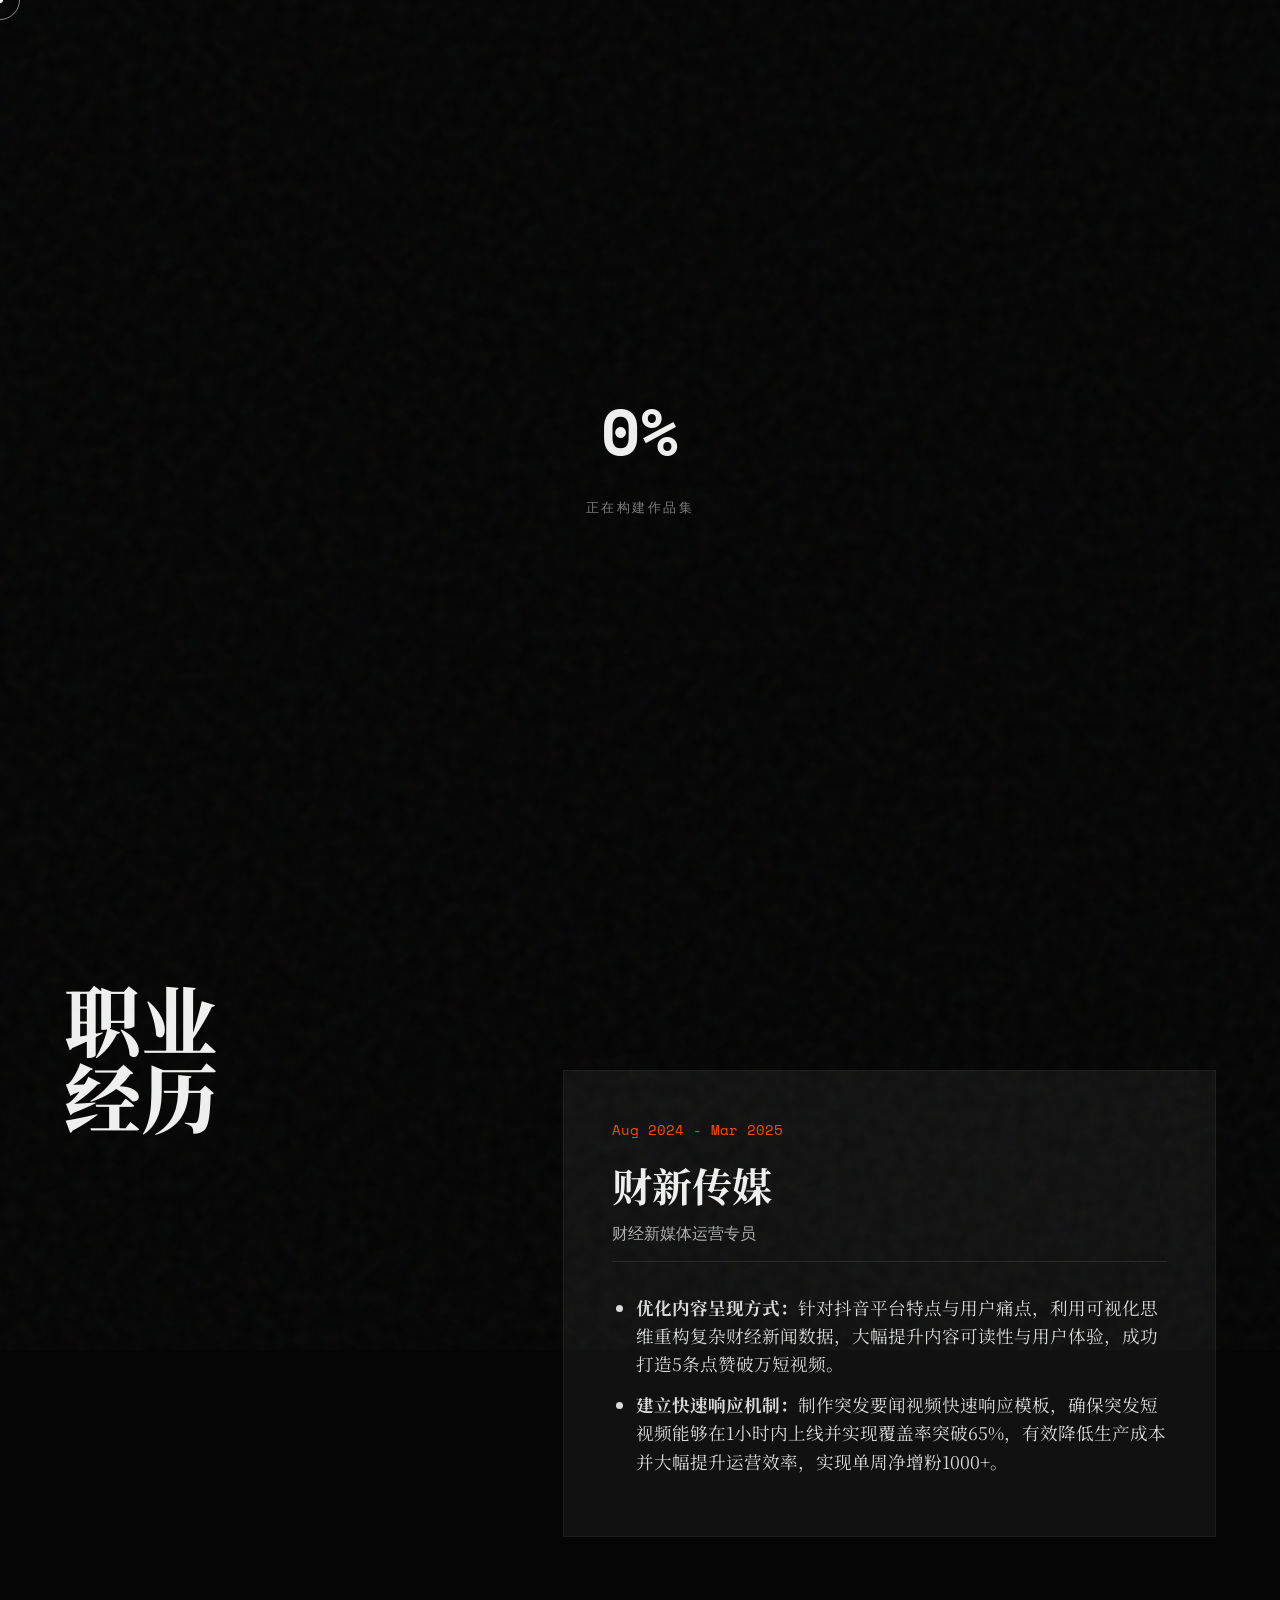
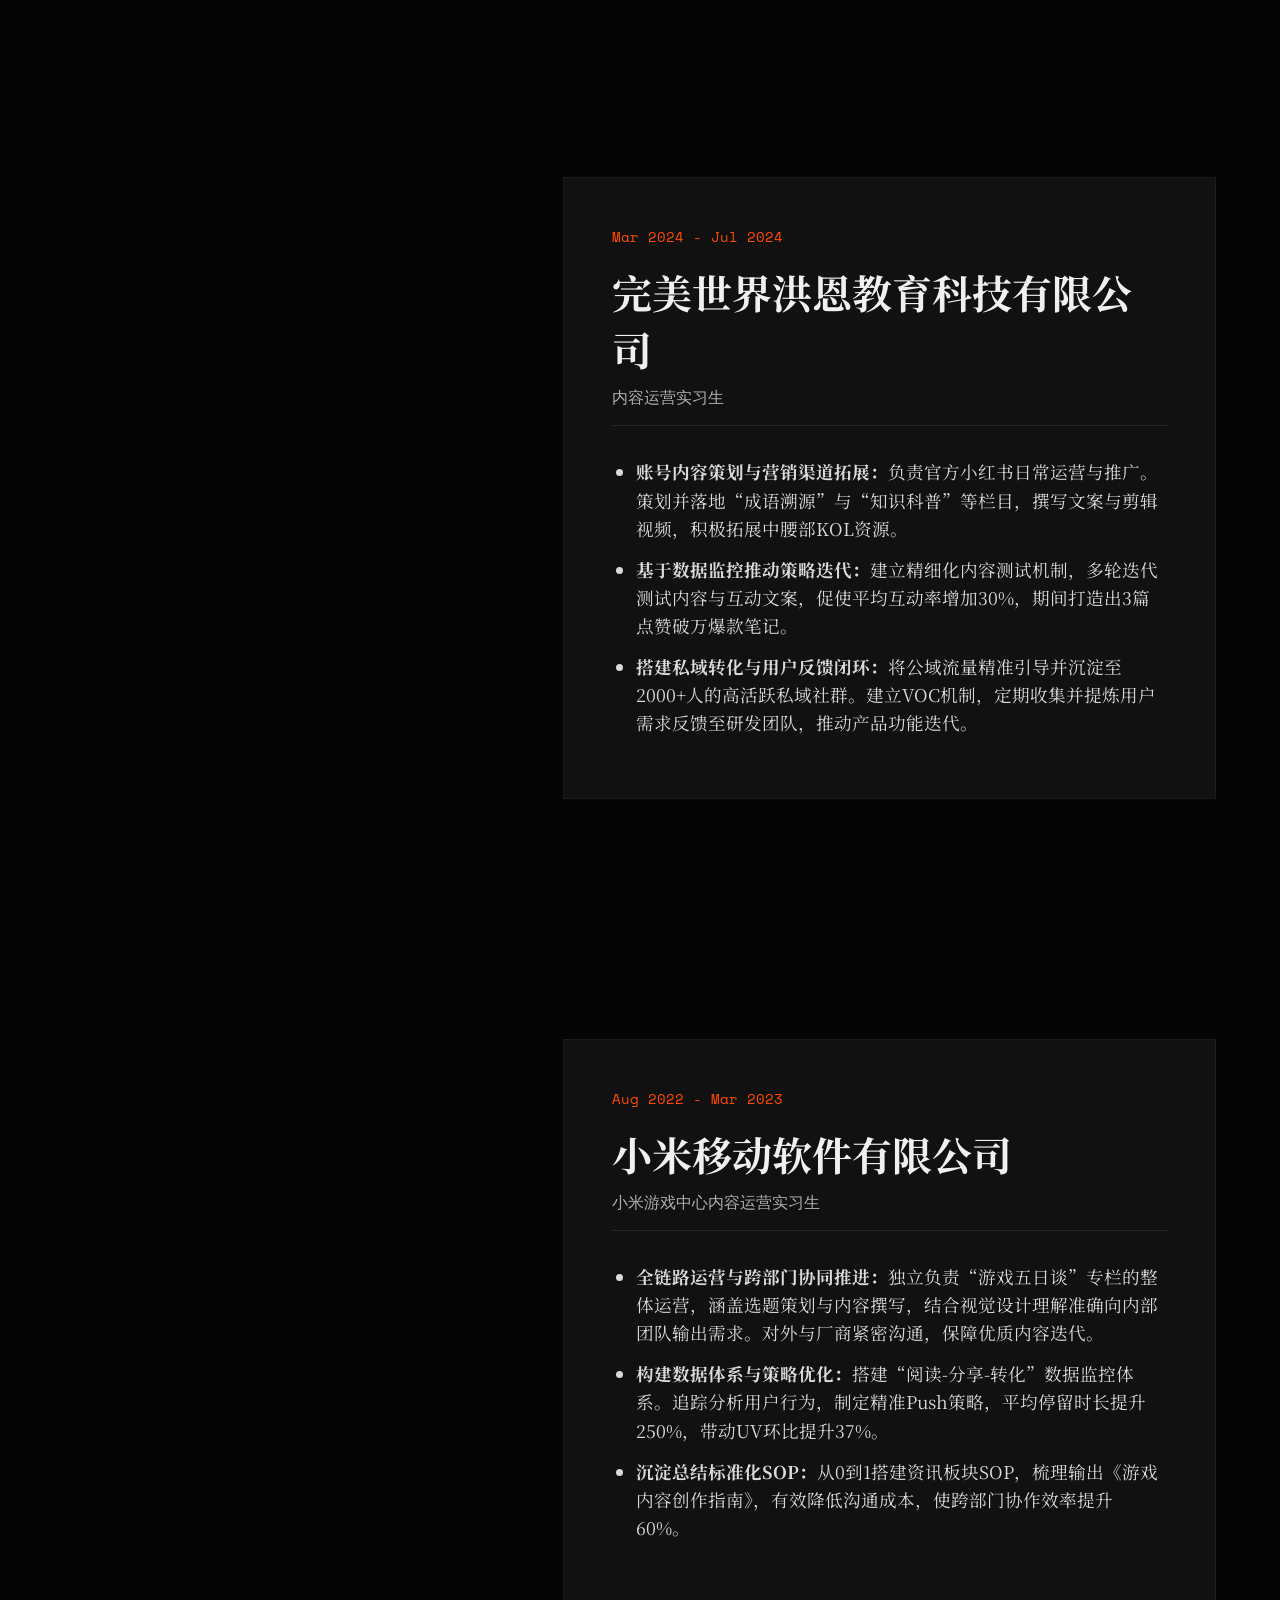
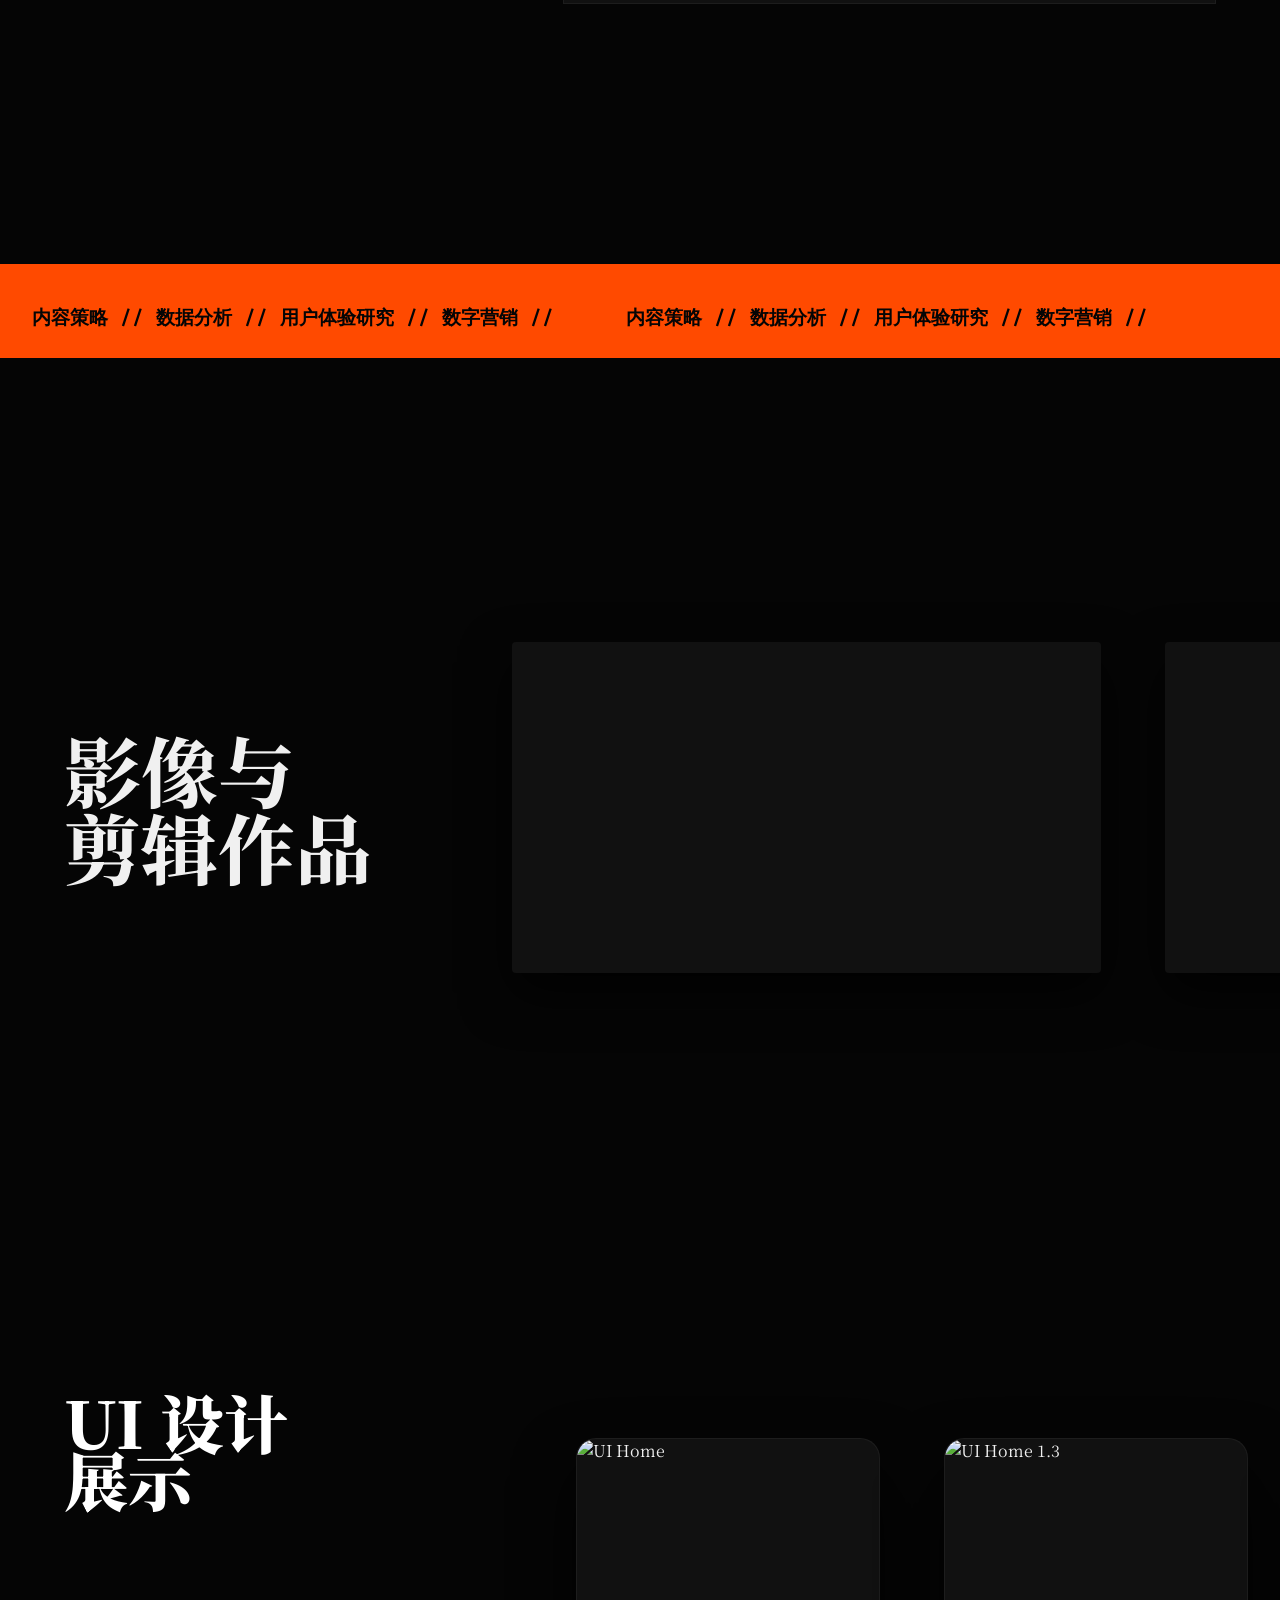
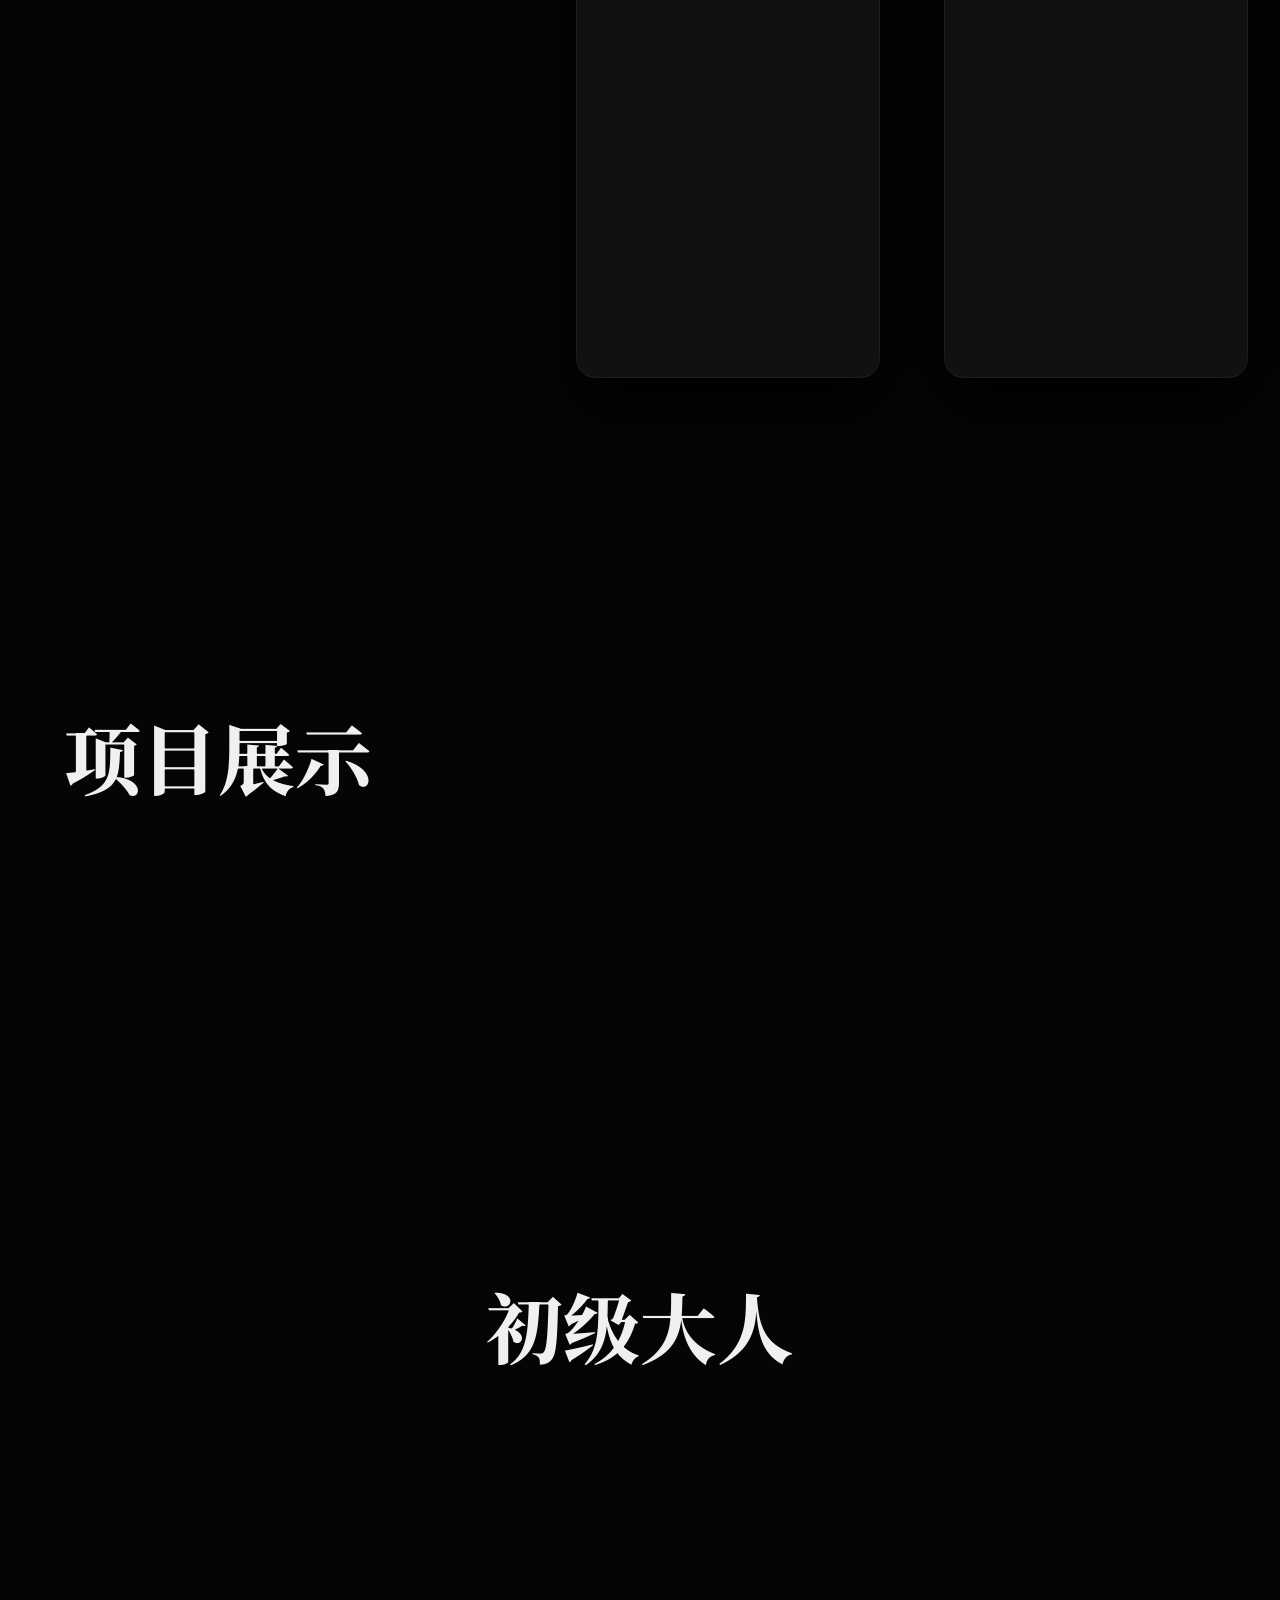
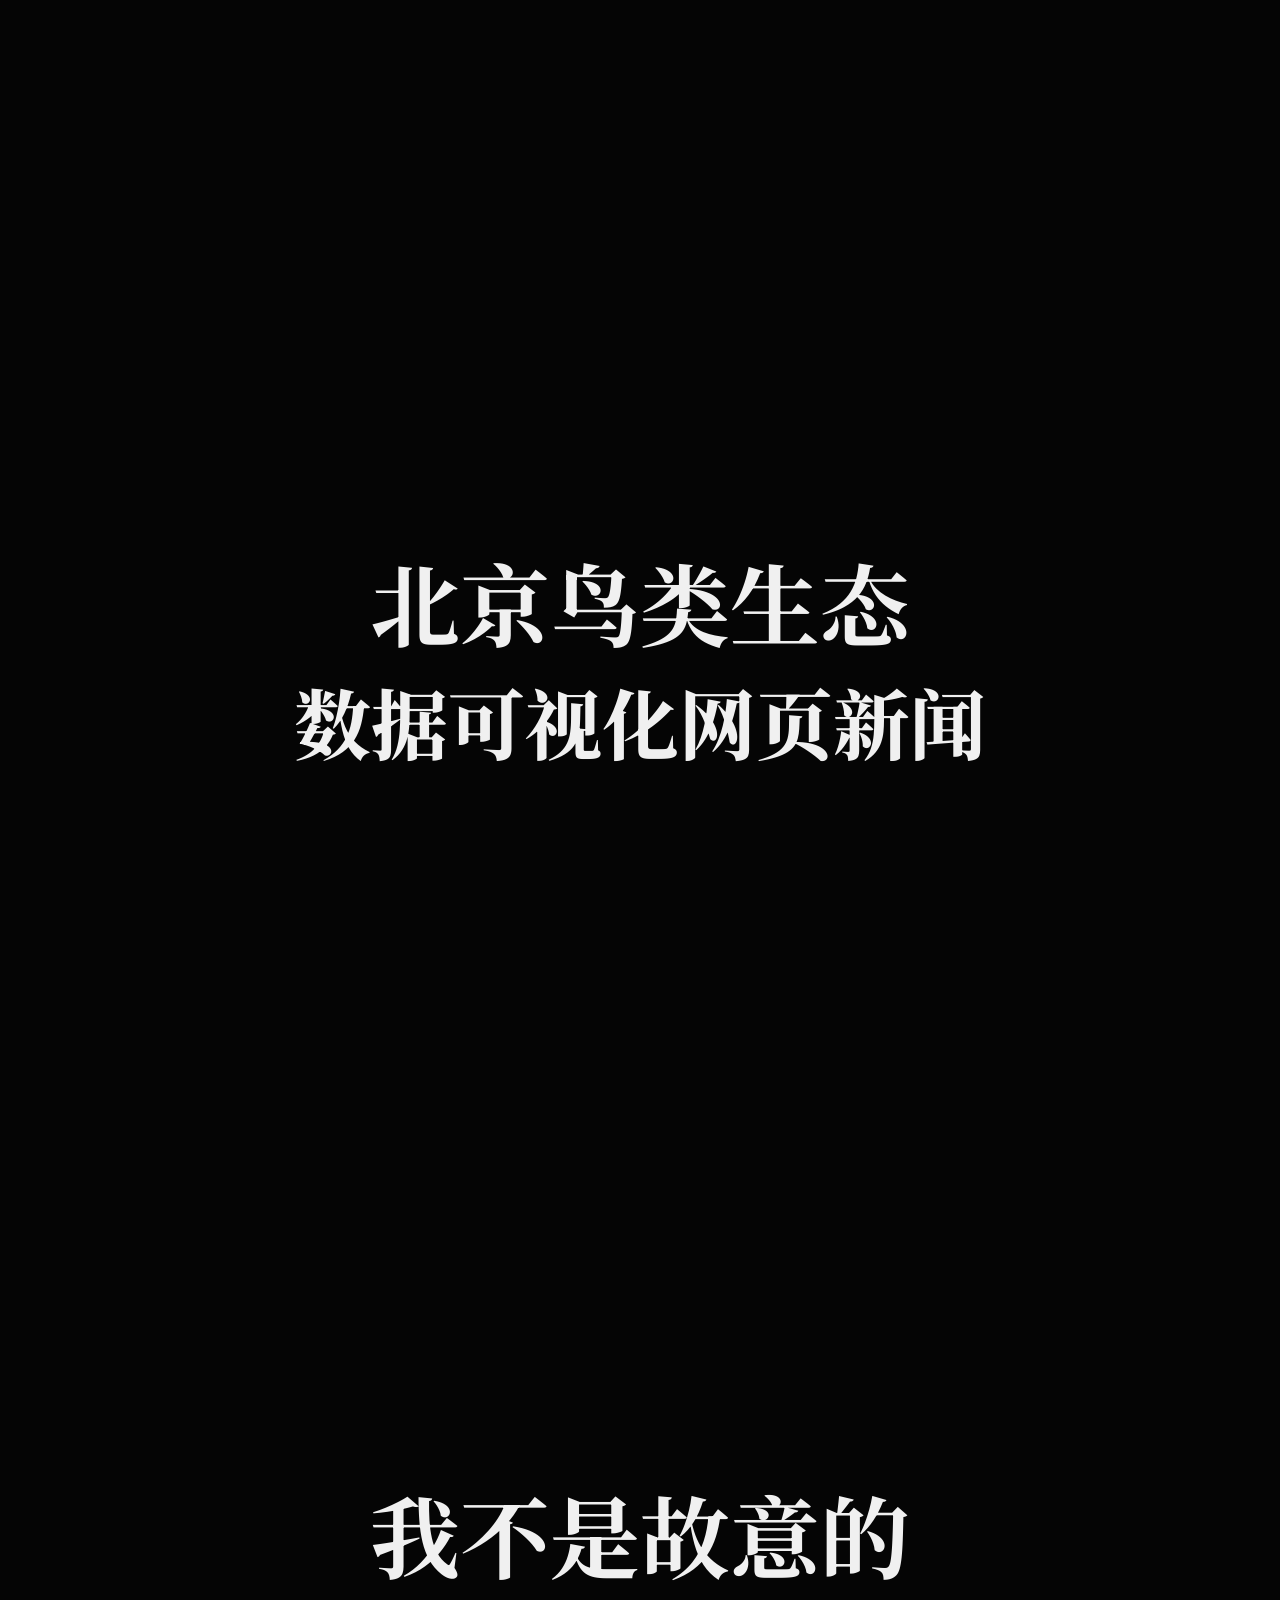
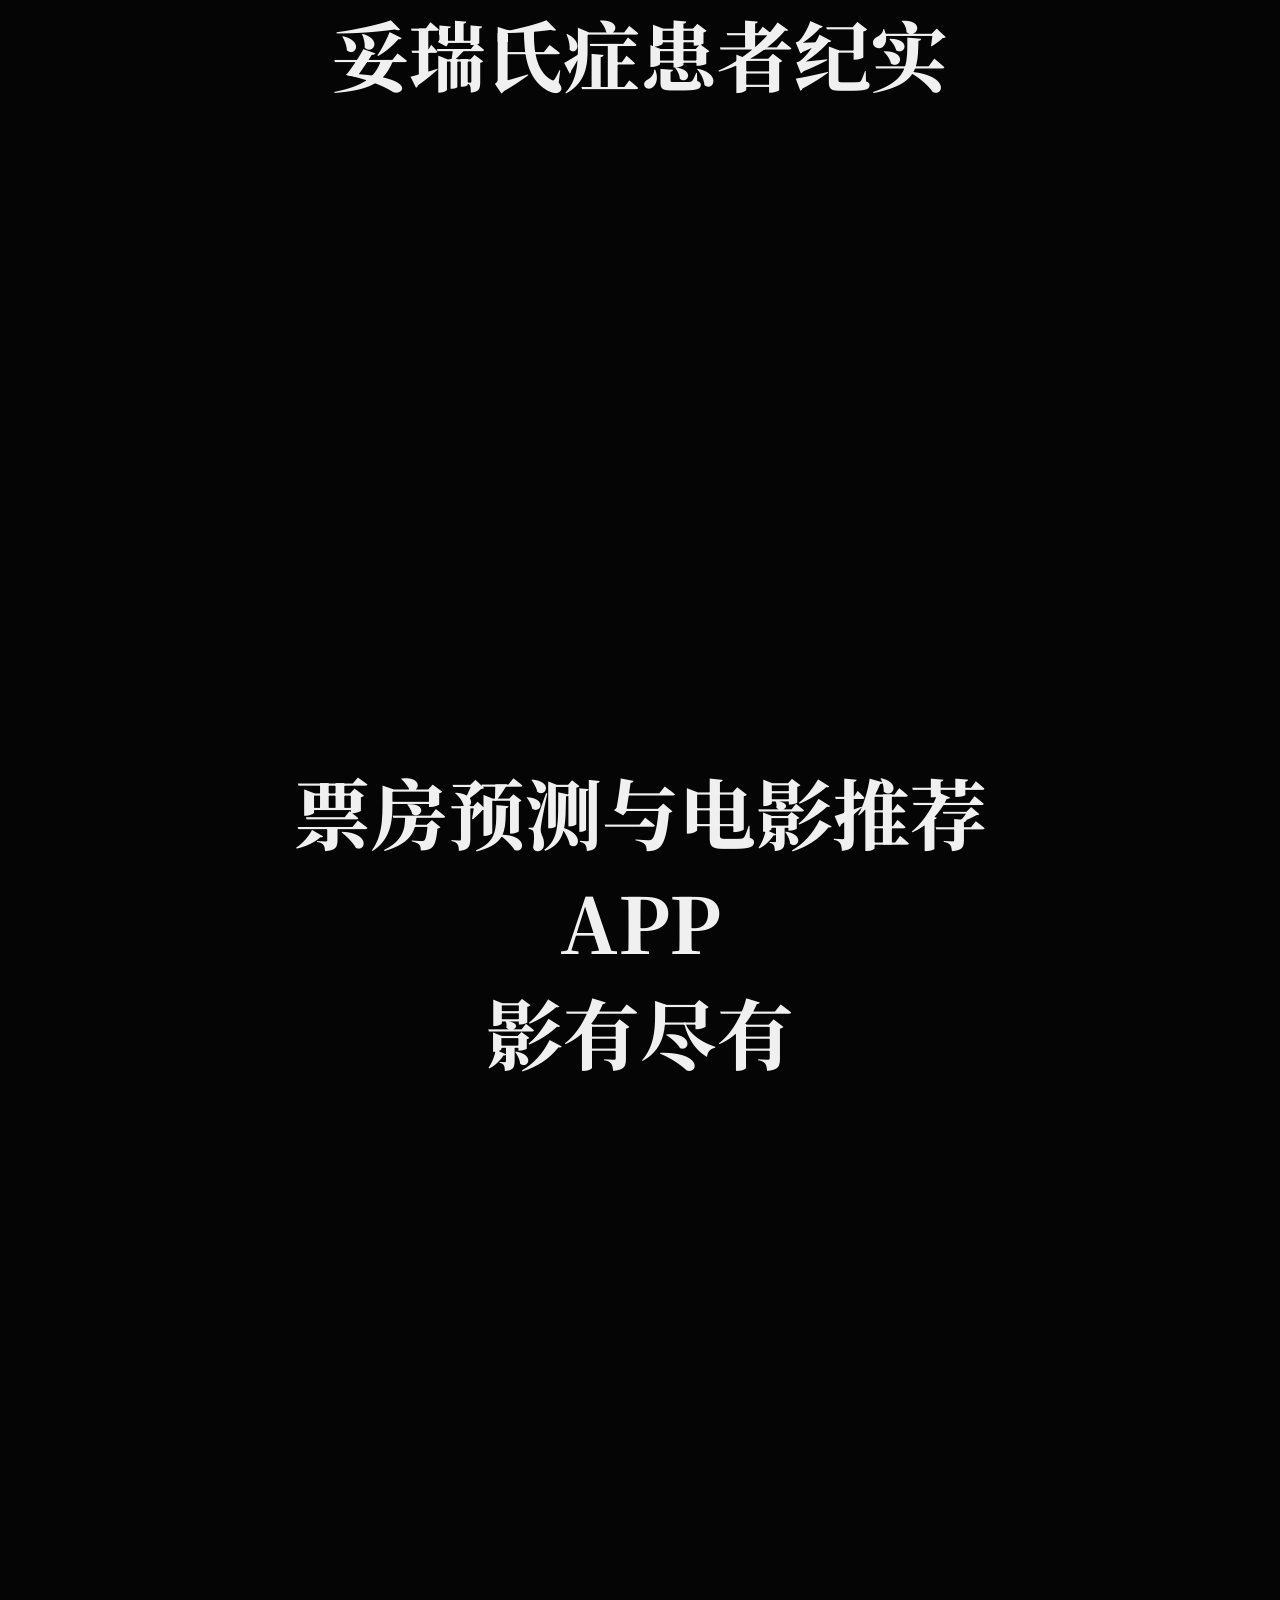
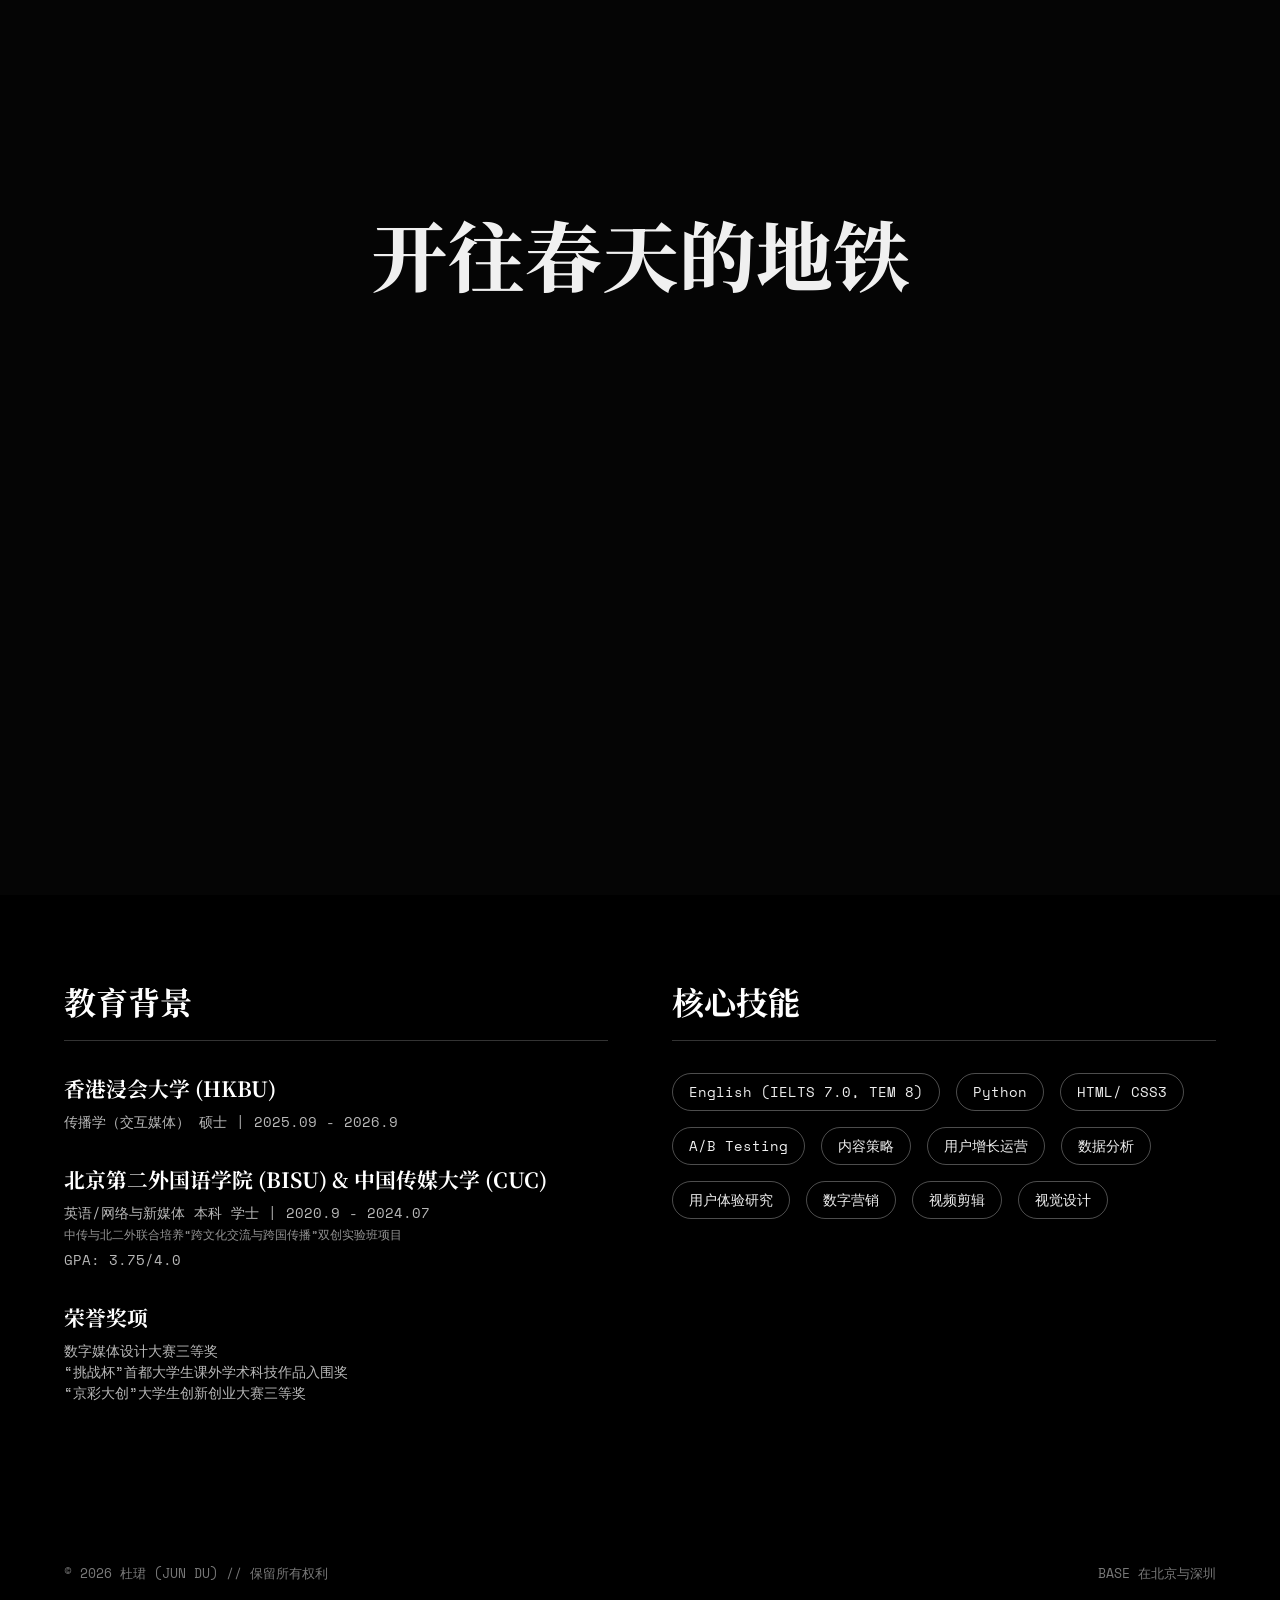
==== commit 0a182b89: "Update DJ.html" ====
--- a/DJ.html
+++ b/DJ.html
@@ -1,4 +1,4 @@
-<!DOCTYPE html>
+﻿<!DOCTYPE html>
 <html lang="en">
 <head>
     <meta charset="UTF-8">
@@ -329,7 +329,7 @@
 
         /* 🌟 [近期新增功能]: 横竖屏动态画幅比例控制 */
         .video-item.landscape { width: min(46vw, 820px); aspect-ratio: 16 / 9; }
-        .video-item.portrait { width: calc(60vh * 9 / 16); }
+        .video-item.portrait { width: min(40vh, 400px); height: min(71.1vh, 711px); aspect-ratio: 9/16; }
         
         .video-item video {
             width: 100%; height: 100%; object-fit: cover;
@@ -634,7 +634,7 @@
 
             /* 🌟 [近期新增功能]: 移动端的视频画幅自适应 */
             .video-item.landscape { width: 100%; height: auto; aspect-ratio: 16/9; }
-            .video-item.portrait { width: 80%; margin: 0 auto; height: auto; aspect-ratio: 9/16; }
+            .video-item.portrait { width: min(80vw, 400px); margin: 0 auto; height: auto; aspect-ratio: 9/16; }
 
             .video-item video { opacity: 0.8; filter: grayscale(0%); transform: scale(1); }
             .video-info { transform: translateY(0); opacity: 1; bottom: 1rem; left: 1rem; width: calc(100% - 2rem); padding: 1rem; }
@@ -686,6 +686,8 @@
     </style>
 </head>
 <body class="zh-mode">
+    <!-- Particle Background -->
+    <canvas id="particle-portrait" style="position: fixed; top: 0; left: 0; width: 100vw; height: 100vh; z-index: 0; pointer-events: none; mix-blend-mode: screen;"></canvas>
 
     <!-- Noise Overlay -->
     <div class="noise"></div>
@@ -770,15 +772,7 @@
                 </div>
             </section>
 
-            <!-- Manifesto Section -->
-            <section class="manifesto">
-                <p class="manifesto-text">
-                    <span class="en">A DATA-DRIVEN CONTENT STRATEGIST & INTERACTIVE MEDIA CREATOR. BRIDGING THE GAP BETWEEN UX RESEARCH, DIGITAL MARKETING, AND HIGH-IMPACT VISUAL STORYTELLING.</span>
-                    <span class="zh">数据驱动的内容策略师与互动媒体创作者。致力于在用户体验、数字营销与极具视觉冲击力的故事讲述之间建立完美桥梁。</span>
-                </p>
-            </section>
-
-            <!-- Experience Parallax Section -->
+<!-- Experience Parallax Section -->
             <!-- 🌟 [近期新增功能]: 添加 id 以供导航跳转 -->
             <section class="experience" id="experience">
                 <div class="exp-left">
@@ -971,7 +965,7 @@
 
                     <div class="video-item portrait hover-play">
                         <video muted autoplay loop playsinline preload="metadata" poster="pic/money.jpg" webkit-playsinline>
-                            <source src="video/news3.mp4" type="video/mp4">
+                            <source src="https://res.cloudinary.com/ds2hgfbhj/video/upload/v1775836350/news3_sl2vuo.mp4" type="video/mp4">
                         </video>
                         <div class="video-info">
                             <h3><span class="en">Financial science popularization</span><span class="zh">财经科普</span></h3>
@@ -1725,5 +1719,8 @@
         }
 
     </script>
+    <!-- Particle System -->
+    <script src="https://cdnjs.cloudflare.com/ajax/libs/three.js/r128/three.min.js"></script>
+    <script src="particle-portrait.js"></script>
 </body>
-</html>+</html>
